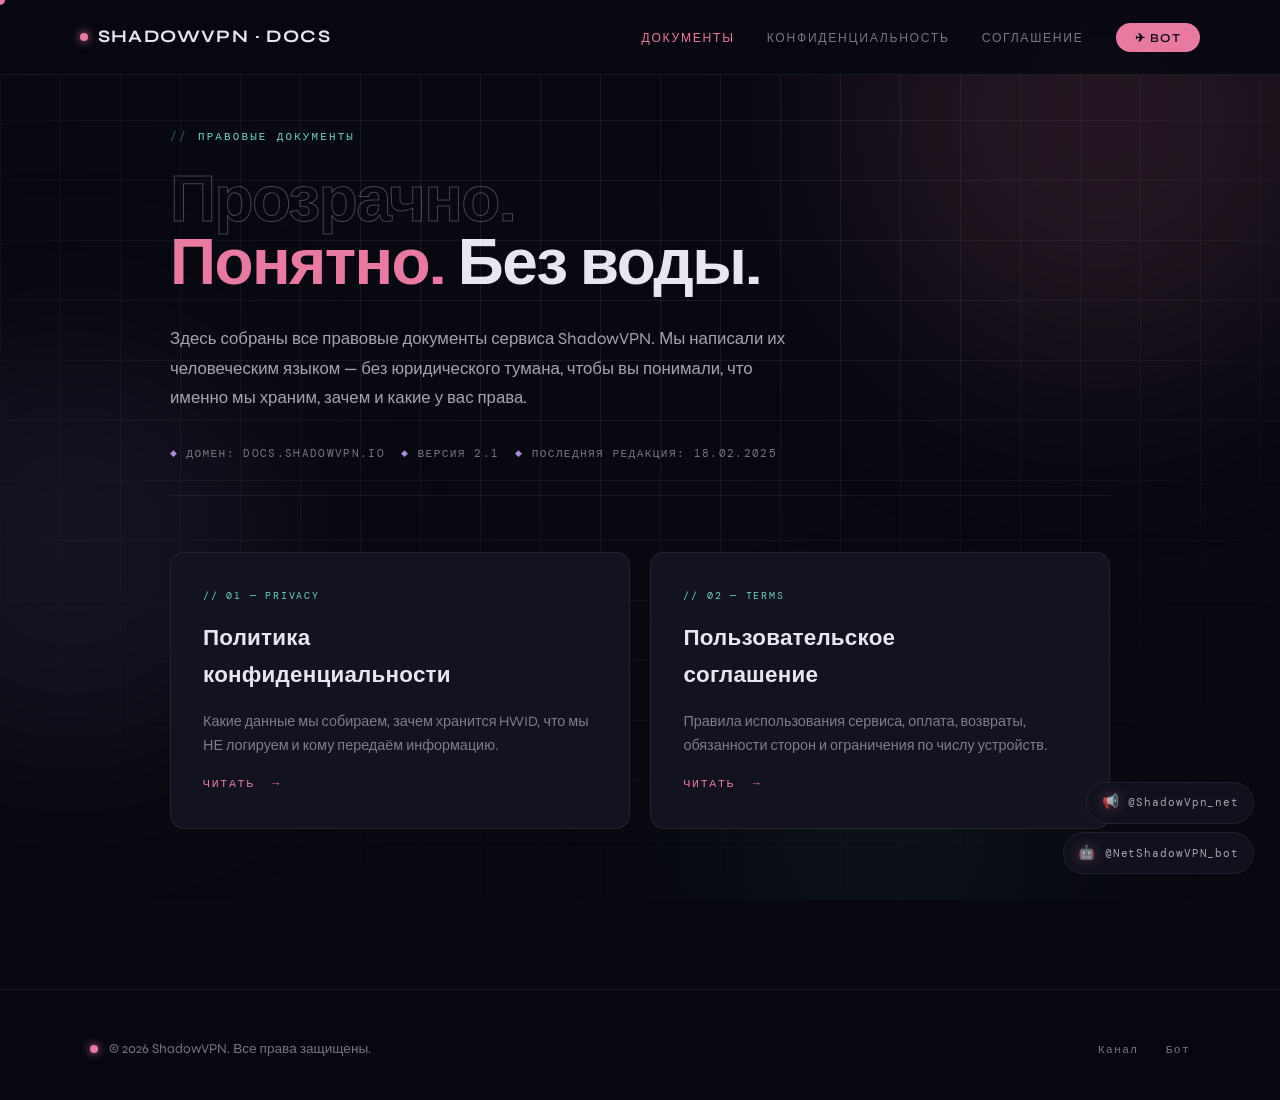
==== index.html @ e0f8c72f "Add files via upload" ====
<!DOCTYPE html>
<html lang="ru">
<head>
<meta charset="UTF-8">
<meta name="viewport" content="width=device-width, initial-scale=1.0">
<title>ShadowVPN — Документы</title>
<meta name="description" content="Правовые документы сервиса ShadowVPN: политика конфиденциальности и пользовательское соглашение.">
<link rel="preconnect" href="https://fonts.googleapis.com">
<link rel="preconnect" href="https://fonts.gstatic.com" crossorigin>
<link href="https://fonts.googleapis.com/css2?family=Syne:wght@300;400;500;600;700&family=DM+Mono:wght@300;400;500&display=swap" rel="stylesheet">
<link rel="stylesheet" href="style.css">
</head>
<body>

<div id="cursor"></div>

<div class="bg-wrap">
  <div class="grid-bg"></div>
  <div class="blob b1"></div>
  <div class="blob b2"></div>
  <div class="blob b3"></div>
</div>

<nav>
  <a href="index.html" class="logo"><span class="logo-dot"></span>ShadowVPN · Docs</a>
  <ul class="nav-links">
    <li><a href="index.html" class="active">Документы</a></li>
    <li><a href="privacy.html">Конфиденциальность</a></li>
    <li><a href="terms.html">Соглашение</a></li>
    <li><a href="https://t.me/NetShadowVPN_bot" class="nav-tg" target="_blank" rel="noopener">✈ Bot</a></li>
  </ul>
</nav>

<main class="page">

  <div class="crumb reveal">Правовые документы</div>

  <h1 class="reveal">
    <span class="outline">Прозрачно.</span><br>
    <em>Понятно.</em> Без воды.
  </h1>

  <p class="lead reveal">
    Здесь собраны все правовые документы сервиса ShadowVPN. Мы написали их человеческим языком — без юридического тумана, чтобы вы понимали, что именно мы храним, зачем и какие у вас права.
  </p>

  <div class="meta-row reveal">
    <span>Домен: docs.shadowvpn.io</span>
    <span>Версия 2.1</span>
    <span>Последняя редакция: 18.02.2025</span>
  </div>

  <div class="cards">
    <a class="card-link reveal" href="privacy.html">
      <div class="tag">// 01 — Privacy</div>
      <h3>Политика<br>конфиденциальности</h3>
      <p>Какие данные мы собираем, зачем хранится HWID, что мы НЕ логируем и кому передаём информацию.</p>
      <span class="arrow">Читать &nbsp;→</span>
    </a>

    <a class="card-link reveal" href="terms.html">
      <div class="tag">// 02 — Terms</div>
      <h3>Пользовательское<br>соглашение</h3>
      <p>Правила использования сервиса, оплата, возвраты, обязанности сторон и ограничения по числу устройств.</p>
      <span class="arrow">Читать &nbsp;→</span>
    </a>
  </div>

</main>

<div class="tg-corner">
  <a href="https://t.me/ShadowVpn_net" target="_blank" rel="noopener"><span class="ico">📢</span> @ShadowVpn_net</a>
  <a href="https://t.me/NetShadowVPN_bot" target="_blank" rel="noopener"><span class="ico">🤖</span> @NetShadowVPN_bot</a>
</div>

<footer>
  <div class="footer-inner">
    <div class="left">
      <span class="logo-dot"></span>
      <span>© <span data-year>2025</span> ShadowVPN. Все права защищены.</span>
    </div>
    <div class="right">
      <a href="https://t.me/ShadowVpn_net" target="_blank" rel="noopener">Канал</a>
      <a href="https://t.me/NetShadowVPN_bot" target="_blank" rel="noopener">Бот</a>
    </div>
  </div>
</footer>

<script src="script.js"></script>
</body>
</html>
---- style.css ----
/* ShadowVPN docs — shared stylesheet */
*, *::before, *::after { margin: 0; padding: 0; box-sizing: border-box; }

:root {
  --black:   #080810;
  --surface: #0f0f1a;
  --card:    #13131f;
  --pink:    #e879a0;
  --pink-d:  #c45c80;
  --violet:  #a78bda;
  --mint:    #6fd4be;
  --text:    #e8e6f0;
  --muted:   rgba(232,230,240,.5);
  --muted-2: rgba(232,230,240,.7);
  --border:  rgba(232,230,240,.08);
  --border-2:rgba(232,230,240,.14);
}

html { scroll-behavior: smooth; }
body {
  font-family: 'Syne', sans-serif;
  background: var(--black);
  color: var(--text);
  overflow-x: hidden;
  min-height: 100vh;
  cursor: none;
  line-height: 1.65;
}

/* Custom cursor */
#cursor {
  width: 10px; height: 10px;
  background: var(--pink); border-radius: 50%;
  position: fixed; pointer-events: none; z-index: 9999;
  transform: translate(-50%, -50%);
  transition: width .2s, height .2s, background .2s;
  mix-blend-mode: screen;
}
#cursor.big { width: 36px; height: 36px; background: var(--violet); }

/* Ambient background */
.bg-wrap { position: fixed; inset: 0; pointer-events: none; z-index: 0; overflow: hidden; }
.grid-bg {
  position: absolute; inset: 0;
  background-image:
    linear-gradient(var(--border) 1px, transparent 1px),
    linear-gradient(90deg, var(--border) 1px, transparent 1px);
  background-size: 60px 60px;
  mask-image: radial-gradient(ellipse 70% 90% at 50% 20%, black 30%, transparent 100%);
}
.blob { position: absolute; border-radius: 50%; filter: blur(110px); }
.b1 { width: 480px; height: 480px; background: rgba(232,121,160,.13); top: -120px; right: -60px; }
.b2 { width: 380px; height: 380px; background: rgba(167,139,218,.1);  top: 40%; left: -120px; }
.b3 { width: 280px; height: 280px; background: rgba(111,212,190,.08); bottom: -80px; right: 20%; }

/* NAV */
nav {
  position: fixed; top: 0; left: 0; right: 0; z-index: 100;
  display: flex; justify-content: space-between; align-items: center;
  padding: 1.4rem 5rem;
  background: rgba(8,8,16,.85);
  backdrop-filter: blur(20px);
  border-bottom: 1px solid var(--border);
}
.logo {
  font-size: 1.1rem; font-weight: 700;
  letter-spacing: .08em; text-transform: uppercase;
  color: var(--text); text-decoration: none;
  display: flex; align-items: center; gap: .6rem;
}
.logo-dot {
  width: 8px; height: 8px; border-radius: 50%;
  background: var(--pink); box-shadow: 0 0 10px var(--pink);
  animation: pulse 2s infinite; flex-shrink: 0;
}
@keyframes pulse {
  0%, 100% { box-shadow: 0 0 6px var(--pink); }
  50% { box-shadow: 0 0 18px var(--pink), 0 0 32px rgba(232,121,160,.3); }
}
.nav-links { display: flex; gap: 2rem; list-style: none; align-items: center; }
.nav-links a {
  font-size: .76rem; letter-spacing: .14em; text-transform: uppercase;
  color: var(--muted); text-decoration: none; transition: color .2s;
}
.nav-links a:hover, .nav-links a.active { color: var(--text); }
.nav-links a.active { color: var(--pink); }
.nav-tg {
  background: var(--pink) !important; color: var(--black) !important;
  padding: .48rem 1.2rem; border-radius: 40px;
  font-weight: 600 !important; letter-spacing: .1em !important;
}

/* TG floating corner widget */
.tg-corner {
  position: fixed; right: 1.6rem; bottom: 1.6rem; z-index: 90;
  display: flex; flex-direction: column; gap: .55rem;
  align-items: flex-end;
}
.tg-corner a {
  display: inline-flex; align-items: center; gap: .55rem;
  font-family: 'DM Mono', monospace;
  font-size: .7rem; letter-spacing: .08em;
  padding: .55rem .9rem;
  background: rgba(19,19,31,.88);
  backdrop-filter: blur(10px);
  border: 1px solid var(--border);
  border-radius: 40px;
  color: var(--muted-2); text-decoration: none;
  transition: .25s;
}
.tg-corner a:hover { color: var(--text); border-color: var(--pink); transform: translateX(-3px); }
.tg-corner a .ico {
  font-size: .85rem; filter: drop-shadow(0 0 6px rgba(232,121,160,.5));
}

/* HERO */
.page {
  position: relative; z-index: 1;
  padding: 8rem 5rem 6rem;
  max-width: 1100px; margin: 0 auto;
}
.crumb {
  font-family: 'DM Mono', monospace;
  font-size: .68rem; letter-spacing: .2em; text-transform: uppercase;
  color: var(--mint); margin-bottom: 1.5rem;
  display: flex; align-items: center; gap: .6rem;
}
.crumb::before { content: '//'; opacity: .45; }
.crumb a { color: var(--mint); text-decoration: none; opacity: .7; transition: opacity .2s; }
.crumb a:hover { opacity: 1; }
.crumb-sep { opacity: .3; }

h1 {
  font-size: clamp(2.4rem, 5vw, 4.4rem);
  font-weight: 700; line-height: .98;
  letter-spacing: -.025em;
  margin-bottom: 1.8rem;
}
h1 em { font-style: normal; color: var(--pink); }
h1 .outline { -webkit-text-stroke: 1px rgba(232,230,240,.28); color: transparent; }

.lead {
  font-size: 1.05rem; line-height: 1.75;
  color: var(--muted-2); max-width: 640px;
  font-weight: 300;
  margin-bottom: 2rem;
}
.meta-row {
  display: flex; flex-wrap: wrap; gap: 1rem;
  font-family: 'DM Mono', monospace;
  font-size: .7rem; letter-spacing: .12em; text-transform: uppercase;
  color: var(--muted); margin-bottom: 3.5rem;
  padding-bottom: 2rem; border-bottom: 1px solid var(--border);
}
.meta-row span { display: inline-flex; gap: .5rem; align-items: center; }
.meta-row span::before { content: '◆'; color: var(--violet); font-size: .55rem; }

/* CONTENT BLOCKS */
.doc { display: flex; flex-direction: column; gap: 2.6rem; }

.doc-section {
  background: rgba(15,15,26,.55);
  border: 1px solid var(--border);
  border-radius: 14px;
  padding: 2.4rem 2.2rem;
  position: relative;
  transition: border-color .3s;
}
.doc-section:hover { border-color: var(--border-2); }
.doc-section::before {
  content: ''; position: absolute; left: 0; top: 2.4rem;
  width: 3px; height: 28px;
  background: var(--pink); border-radius: 0 3px 3px 0;
  box-shadow: 0 0 10px rgba(232,121,160,.5);
}

.doc-num {
  font-family: 'DM Mono', monospace;
  font-size: .65rem; letter-spacing: .2em; text-transform: uppercase;
  color: var(--mint); margin-bottom: .7rem;
}
h2 {
  font-size: clamp(1.35rem, 2.2vw, 1.7rem);
  font-weight: 600; line-height: 1.2;
  letter-spacing: -.015em;
  margin-bottom: 1.3rem;
  color: var(--text);
}
h3 {
  font-size: 1rem; font-weight: 600;
  color: var(--violet);
  margin: 1.6rem 0 .7rem;
  letter-spacing: .01em;
}

.doc-section p { color: var(--muted-2); margin-bottom: .85rem; font-weight: 300; }
.doc-section p:last-child { margin-bottom: 0; }
.doc-section strong { color: var(--text); font-weight: 500; }

ul.doc-list { list-style: none; padding: 0; margin: .5rem 0 1rem; }
ul.doc-list li {
  position: relative; padding-left: 1.5rem;
  margin-bottom: .6rem; color: var(--muted-2); font-weight: 300;
}
ul.doc-list li::before {
  content: '→'; position: absolute; left: 0; top: 0;
  color: var(--pink); font-family: 'DM Mono', monospace;
  font-size: .85rem;
}

/* highlight callout for HWID etc */
.callout {
  margin: 1.2rem 0;
  padding: 1.1rem 1.3rem;
  border-left: 2px solid var(--violet);
  background: rgba(167,139,218,.06);
  border-radius: 0 8px 8px 0;
  font-size: .92rem;
  color: var(--muted-2);
}
.callout-tag {
  display: inline-block;
  font-family: 'DM Mono', monospace;
  font-size: .6rem; letter-spacing: .15em; text-transform: uppercase;
  color: var(--violet); margin-bottom: .4rem;
}

/* INDEX cards */
.cards {
  display: grid;
  grid-template-columns: repeat(2, 1fr);
  gap: 1.3rem;
  margin-top: 1rem;
}
.card-link {
  background: var(--card);
  border: 1px solid var(--border);
  border-radius: 14px;
  padding: 2.2rem 2rem;
  text-decoration: none;
  color: var(--text);
  position: relative; overflow: hidden;
  transition: .3s;
  display: flex; flex-direction: column; gap: 1rem;
  min-height: 240px;
}
.card-link:hover {
  border-color: var(--pink);
  transform: translateY(-4px);
  background: linear-gradient(160deg, rgba(232,121,160,.07), var(--card) 55%);
}
.card-link .tag {
  font-family: 'DM Mono', monospace;
  font-size: .62rem; letter-spacing: .18em; text-transform: uppercase;
  color: var(--mint);
}
.card-link h3 {
  font-size: 1.4rem; color: var(--text); margin: 0;
  font-weight: 600;
}
.card-link p { color: var(--muted); font-size: .9rem; font-weight: 300; }
.card-link .arrow {
  margin-top: auto;
  font-family: 'DM Mono', monospace;
  font-size: .72rem; letter-spacing: .15em; text-transform: uppercase;
  color: var(--pink);
  display: inline-flex; align-items: center; gap: .6rem;
}
.card-link:hover .arrow { gap: 1rem; }

/* FOOTER */
footer {
  position: relative; z-index: 1;
  padding: 3rem 5rem 2.5rem;
  border-top: 1px solid var(--border);
  background: rgba(8,8,16,.6);
  margin-top: 4rem;
}
.footer-inner {
  max-width: 1100px; margin: 0 auto;
  display: flex; justify-content: space-between;
  align-items: center; flex-wrap: wrap; gap: 1.5rem;
}
.footer-inner .left { display: flex; align-items: center; gap: .7rem; }
.footer-inner .left span:not(.logo-dot) {
  font-size: .85rem; color: var(--muted); font-weight: 300;
}
.footer-inner .right {
  font-family: 'DM Mono', monospace;
  font-size: .7rem; letter-spacing: .12em;
  color: var(--muted);
}
.footer-inner .right a {
  color: var(--muted); text-decoration: none; margin-left: 1.2rem;
  transition: color .2s;
}
.footer-inner .right a:hover { color: var(--pink); }

/* fade-up reveal */
.reveal { opacity: 0; transform: translateY(18px); transition: opacity .55s ease, transform .55s ease; }
.reveal.in { opacity: 1; transform: translateY(0); }

/* Responsive */
@media (max-width: 800px) {
  body { cursor: auto; }
  #cursor { display: none; }
  nav { padding: 1rem 1.4rem; }
  .nav-links { gap: 1rem; }
  .nav-links a:not(.nav-tg) { display: none; }
  .page { padding: 6.5rem 1.4rem 3rem; }
  .doc-section { padding: 1.7rem 1.4rem; }
  footer { padding: 2rem 1.4rem; }
  .cards { grid-template-columns: 1fr; }
  .tg-corner { right: 1rem; bottom: 1rem; }
  .tg-corner a { font-size: .65rem; padding: .45rem .75rem; }
}
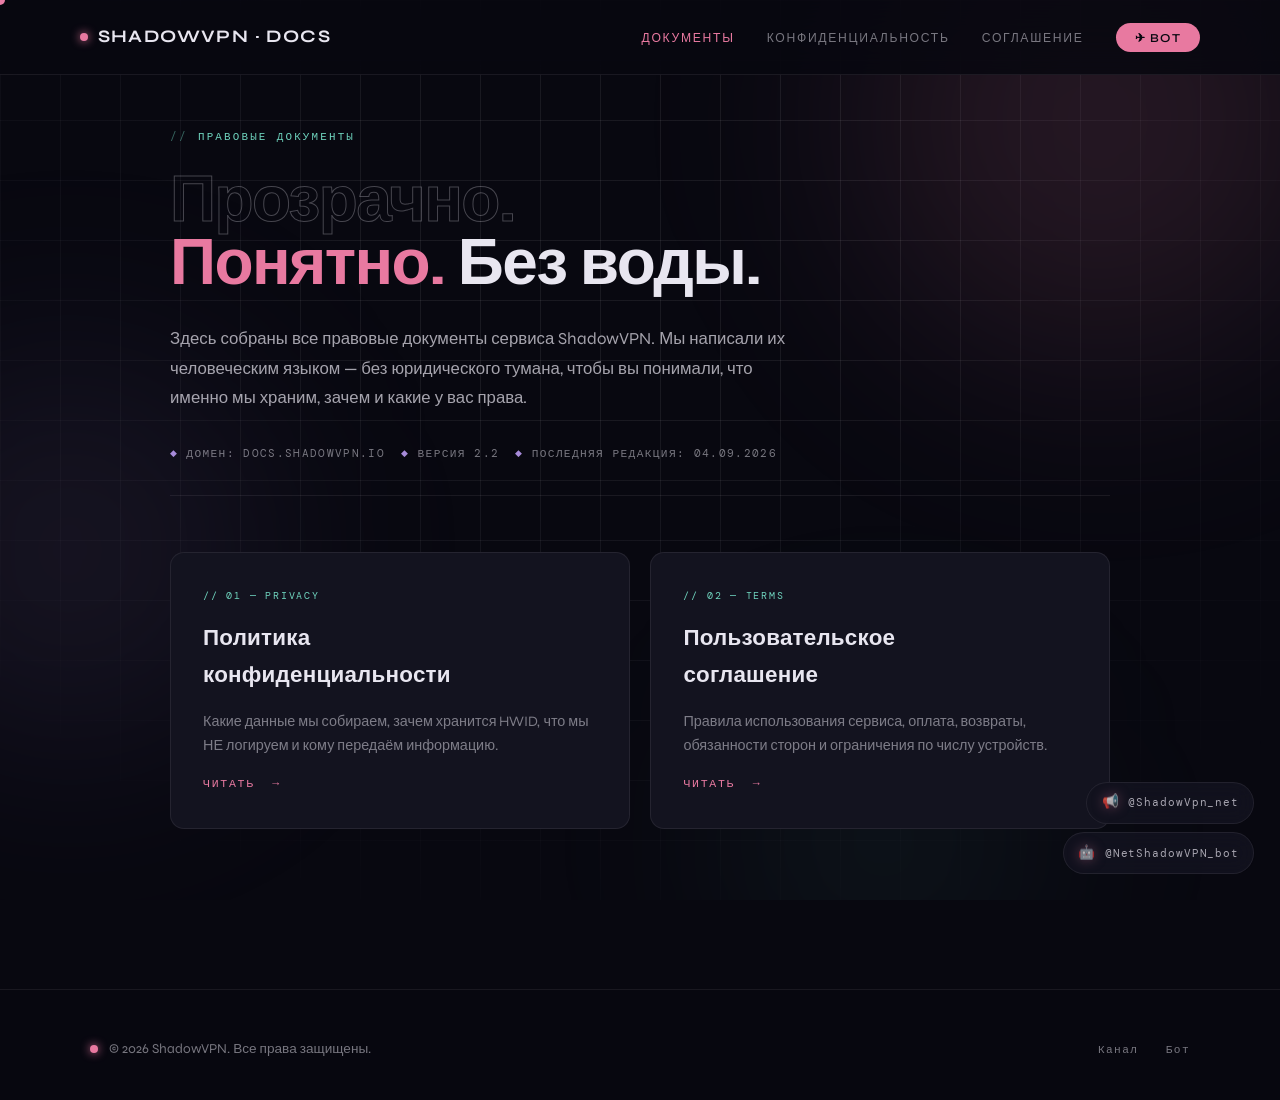
==== commit 0a93c294: "Add files via upload" ====
--- a/index.html
+++ b/index.html
@@ -46,8 +46,8 @@
 
   <div class="meta-row reveal">
     <span>Домен: docs.shadowvpn.io</span>
-    <span>Версия 2.1</span>
-    <span>Последняя редакция: 18.02.2025</span>
+    <span>Версия 2.2</span>
+    <span>Последняя редакция: 04.09.2026</span>
   </div>
 
   <div class="cards">
--- a/style.css
+++ b/style.css
@@ -67,6 +67,7 @@
   letter-spacing: .08em; text-transform: uppercase;
   color: var(--text); text-decoration: none;
   display: flex; align-items: center; gap: .6rem;
+  white-space: nowrap;
 }
 .logo-dot {
   width: 8px; height: 8px; border-radius: 50%;
@@ -135,6 +136,9 @@
   font-weight: 700; line-height: .98;
   letter-spacing: -.025em;
   margin-bottom: 1.8rem;
+  overflow-wrap: break-word;
+  word-wrap: break-word;
+  hyphens: auto;
 }
 h1 em { font-style: normal; color: var(--pink); }
 h1 .outline { -webkit-text-stroke: 1px rgba(232,230,240,.28); color: transparent; }
@@ -300,17 +304,161 @@
 .reveal { opacity: 0; transform: translateY(18px); transition: opacity .55s ease, transform .55s ease; }
 .reveal.in { opacity: 1; transform: translateY(0); }
 
-/* Responsive */
-@media (max-width: 800px) {
+/* ====== RESPONSIVE ====== */
+
+/* Tablet */
+@media (max-width: 1024px) {
+  nav { padding: 1.1rem 2rem; }
+  .page { padding: 7rem 2rem 4rem; }
+  footer { padding: 2.5rem 2rem 2rem; }
+}
+
+/* Mobile */
+@media (max-width: 720px) {
+  /* Disable cursor & hover effects */
   body { cursor: auto; }
-  #cursor { display: none; }
-  nav { padding: 1rem 1.4rem; }
-  .nav-links { gap: 1rem; }
+  #cursor { display: none !important; }
+
+  /* NAV: compact, hide secondary links, keep logo + TG button */
+  nav {
+    padding: .9rem 1.1rem;
+  }
+  .logo { font-size: .95rem; gap: .5rem; }
+  .nav-links { gap: .6rem; }
   .nav-links a:not(.nav-tg) { display: none; }
-  .page { padding: 6.5rem 1.4rem 3rem; }
-  .doc-section { padding: 1.7rem 1.4rem; }
-  footer { padding: 2rem 1.4rem; }
-  .cards { grid-template-columns: 1fr; }
-  .tg-corner { right: 1rem; bottom: 1rem; }
-  .tg-corner a { font-size: .65rem; padding: .45rem .75rem; }
-}
+  .nav-tg {
+    padding: .45rem 1rem !important;
+    font-size: .7rem !important;
+  }
+
+  /* PAGE: tighter padding, leave room at bottom for floating TG */
+  .page {
+    padding: 5.5rem 1.1rem 7rem;
+  }
+
+  /* Background: dimmer blobs on mobile so text stays readable */
+  .blob { filter: blur(80px); opacity: .7; }
+  .b1 { width: 280px; height: 280px; }
+  .b2 { width: 240px; height: 240px; }
+  .b3 { width: 200px; height: 200px; }
+  .grid-bg { background-size: 40px 40px; }
+
+  /* Typography: smaller h1, tighter line-height */
+  h1 {
+    font-size: clamp(1.6rem, 6.5vw, 2.2rem);
+    line-height: 1.08;
+    margin-bottom: 1.3rem;
+    letter-spacing: -.015em;
+  }
+  /* На мобиле br в h1 не нужны — пусть текст переносится сам */
+  h1 br { display: none; }
+  .crumb { font-size: .62rem; letter-spacing: .15em; margin-bottom: 1rem; }
+  .lead {
+    font-size: .95rem;
+    line-height: 1.65;
+    margin-bottom: 1.6rem;
+  }
+
+  /* Meta row: stack vertically on tiny screens, smaller font */
+  .meta-row {
+    gap: .5rem .9rem;
+    font-size: .6rem;
+    letter-spacing: .1em;
+    margin-bottom: 2.2rem;
+    padding-bottom: 1.4rem;
+  }
+
+  /* Doc sections: tighter padding, smaller side accent */
+  .doc { gap: 1.4rem; }
+  .doc-section {
+    padding: 1.5rem 1.2rem;
+    border-radius: 11px;
+  }
+  .doc-section::before {
+    top: 1.5rem;
+    height: 22px;
+    width: 2px;
+  }
+  .doc-num {
+    font-size: .58rem;
+    letter-spacing: .15em;
+    margin-bottom: .55rem;
+  }
+  h2 {
+    font-size: 1.25rem;
+    line-height: 1.25;
+    margin-bottom: 1rem;
+  }
+  h3 {
+    font-size: .92rem;
+    margin: 1.2rem 0 .55rem;
+  }
+  .doc-section p { font-size: .92rem; }
+
+  ul.doc-list li {
+    padding-left: 1.2rem;
+    font-size: .92rem;
+    margin-bottom: .5rem;
+  }
+  ul.doc-list li::before { font-size: .8rem; }
+
+  .callout {
+    padding: .9rem 1rem;
+    margin: 1rem 0;
+    font-size: .88rem;
+  }
+
+  /* Index cards: single column, smaller */
+  .cards { grid-template-columns: 1fr; gap: 1rem; }
+  .card-link {
+    min-height: auto;
+    padding: 1.6rem 1.4rem;
+  }
+  .card-link h3 { font-size: 1.15rem; line-height: 1.2; }
+  .card-link p { font-size: .85rem; }
+  .card-link .arrow { font-size: .68rem; }
+
+  /* Floating TG: keep only one compact button, bottom-right */
+  .tg-corner {
+    right: .7rem;
+    bottom: .7rem;
+    gap: .35rem;
+    flex-direction: row;
+  }
+  .tg-corner a {
+    font-size: .62rem;
+    padding: .42rem .7rem;
+    letter-spacing: .05em;
+  }
+  .tg-corner a .ico { font-size: .75rem; }
+  /* Hide the channel button, keep bot (the actionable one) */
+  .tg-corner a:first-child { display: none; }
+
+  /* FOOTER: stack & center */
+  footer { padding: 1.8rem 1.1rem 1.4rem; margin-top: 2rem; }
+  .footer-inner {
+    flex-direction: column;
+    align-items: flex-start;
+    gap: .9rem;
+  }
+  .footer-inner .left span:not(.logo-dot) { font-size: .78rem; }
+  .footer-inner .right {
+    font-size: .65rem;
+    display: flex;
+    flex-wrap: wrap;
+    gap: .3rem .9rem;
+  }
+  .footer-inner .right a { margin-left: 0; }
+}
+
+/* Tiny phones */
+@media (max-width: 380px) {
+  .page { padding: 5rem .9rem 6.5rem; }
+  h1 { font-size: 1.55rem; line-height: 1.1; }
+  .doc-section { padding: 1.3rem 1rem; }
+  h2 { font-size: 1.05rem; }
+  .lead { font-size: .88rem; }
+  .tg-corner a { font-size: .58rem; padding: .38rem .6rem; }
+  /* Сокращаем лого на мини-экранах */
+  .logo { font-size: .85rem; letter-spacing: .05em; }
+}
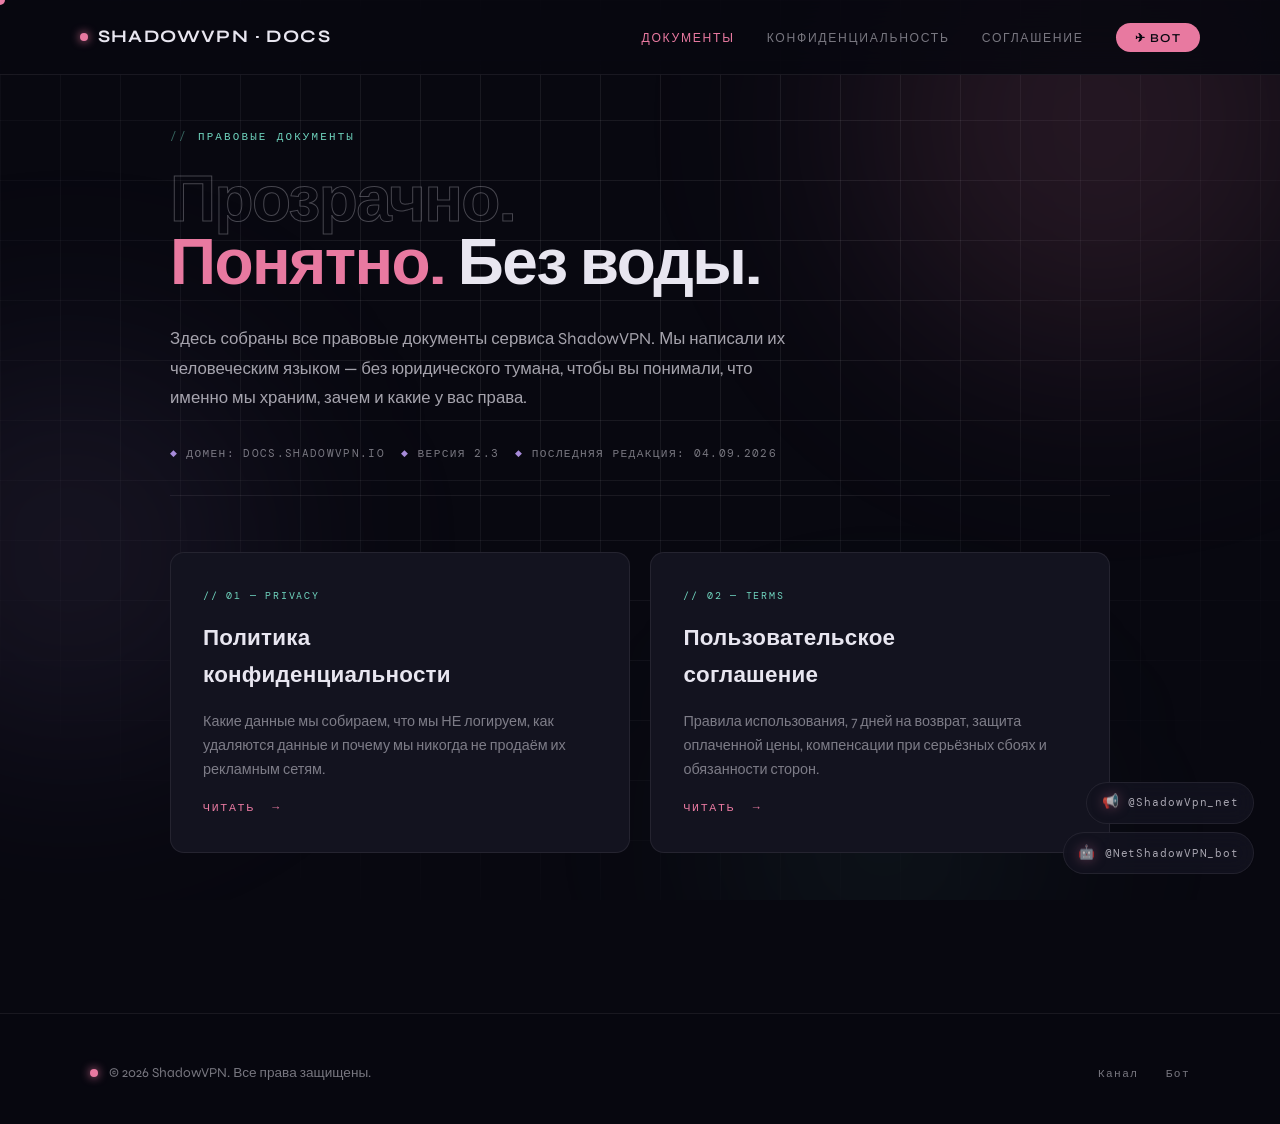
==== commit d0028e03: "Add files via upload" ====
--- a/index.html
+++ b/index.html
@@ -46,7 +46,7 @@
 
   <div class="meta-row reveal">
     <span>Домен: docs.shadowvpn.io</span>
-    <span>Версия 2.2</span>
+    <span>Версия 2.3</span>
     <span>Последняя редакция: 04.09.2026</span>
   </div>
 
@@ -54,14 +54,14 @@
     <a class="card-link reveal" href="privacy.html">
       <div class="tag">// 01 — Privacy</div>
       <h3>Политика<br>конфиденциальности</h3>
-      <p>Какие данные мы собираем, зачем хранится HWID, что мы НЕ логируем и кому передаём информацию.</p>
+      <p>Какие данные мы собираем, что мы НЕ логируем, как удаляются данные и почему мы никогда не продаём их рекламным сетям.</p>
       <span class="arrow">Читать &nbsp;→</span>
     </a>
 
     <a class="card-link reveal" href="terms.html">
       <div class="tag">// 02 — Terms</div>
       <h3>Пользовательское<br>соглашение</h3>
-      <p>Правила использования сервиса, оплата, возвраты, обязанности сторон и ограничения по числу устройств.</p>
+      <p>Правила использования, 7 дней на возврат, защита оплаченной цены, компенсации при серьёзных сбоях и обязанности сторон.</p>
       <span class="arrow">Читать &nbsp;→</span>
     </a>
   </div>
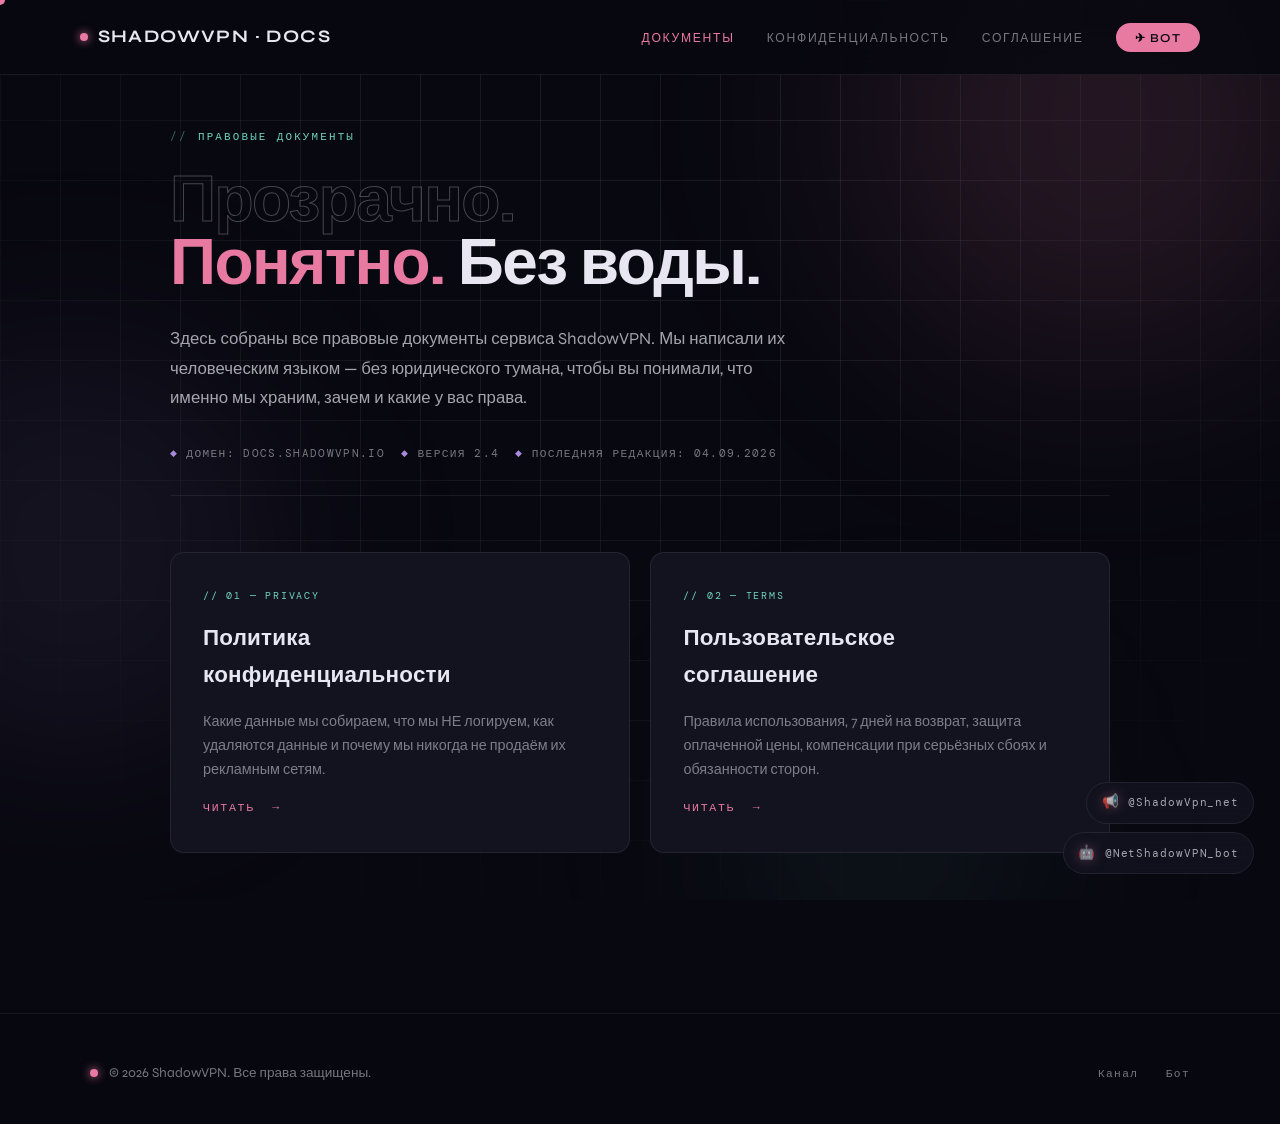
==== commit 06f01d0d: "Add files via upload" ====
--- a/index.html
+++ b/index.html
@@ -46,7 +46,7 @@
 
   <div class="meta-row reveal">
     <span>Домен: docs.shadowvpn.io</span>
-    <span>Версия 2.3</span>
+    <span>Версия 2.4</span>
     <span>Последняя редакция: 04.09.2026</span>
   </div>
 
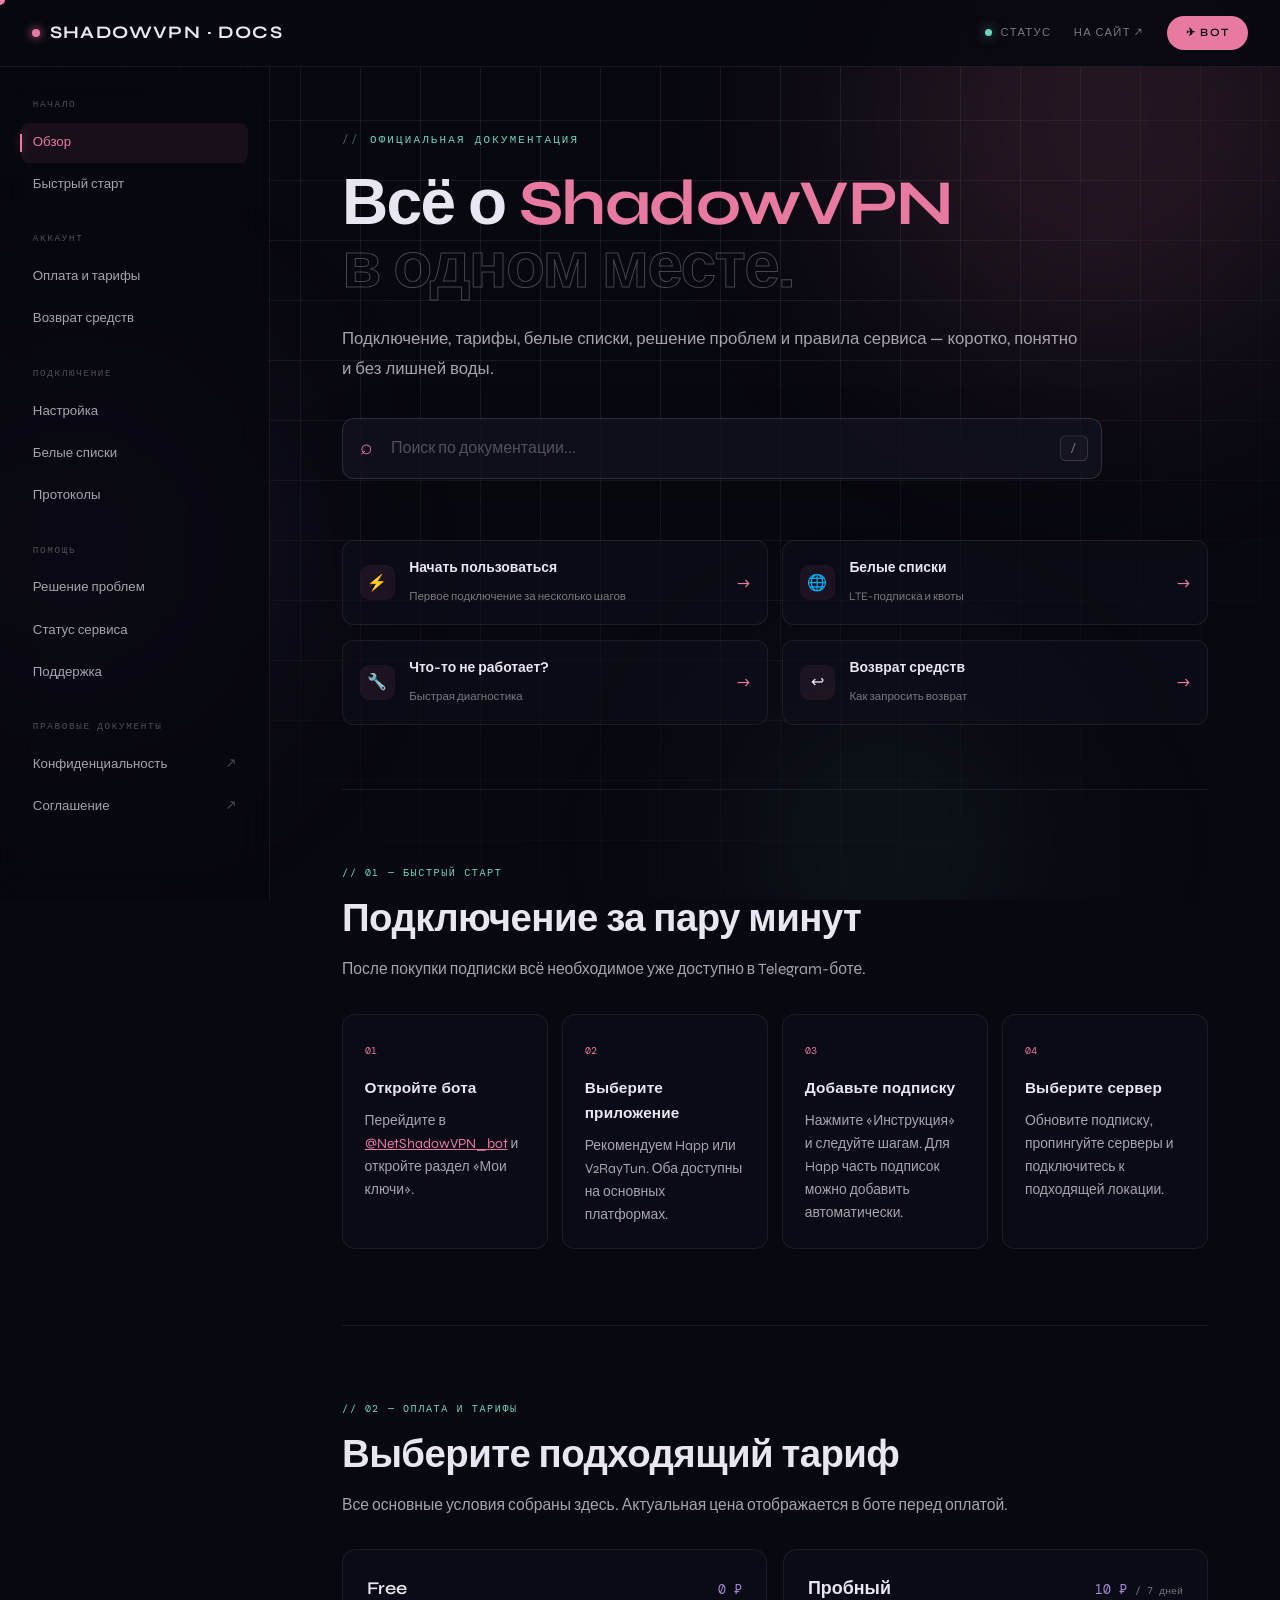
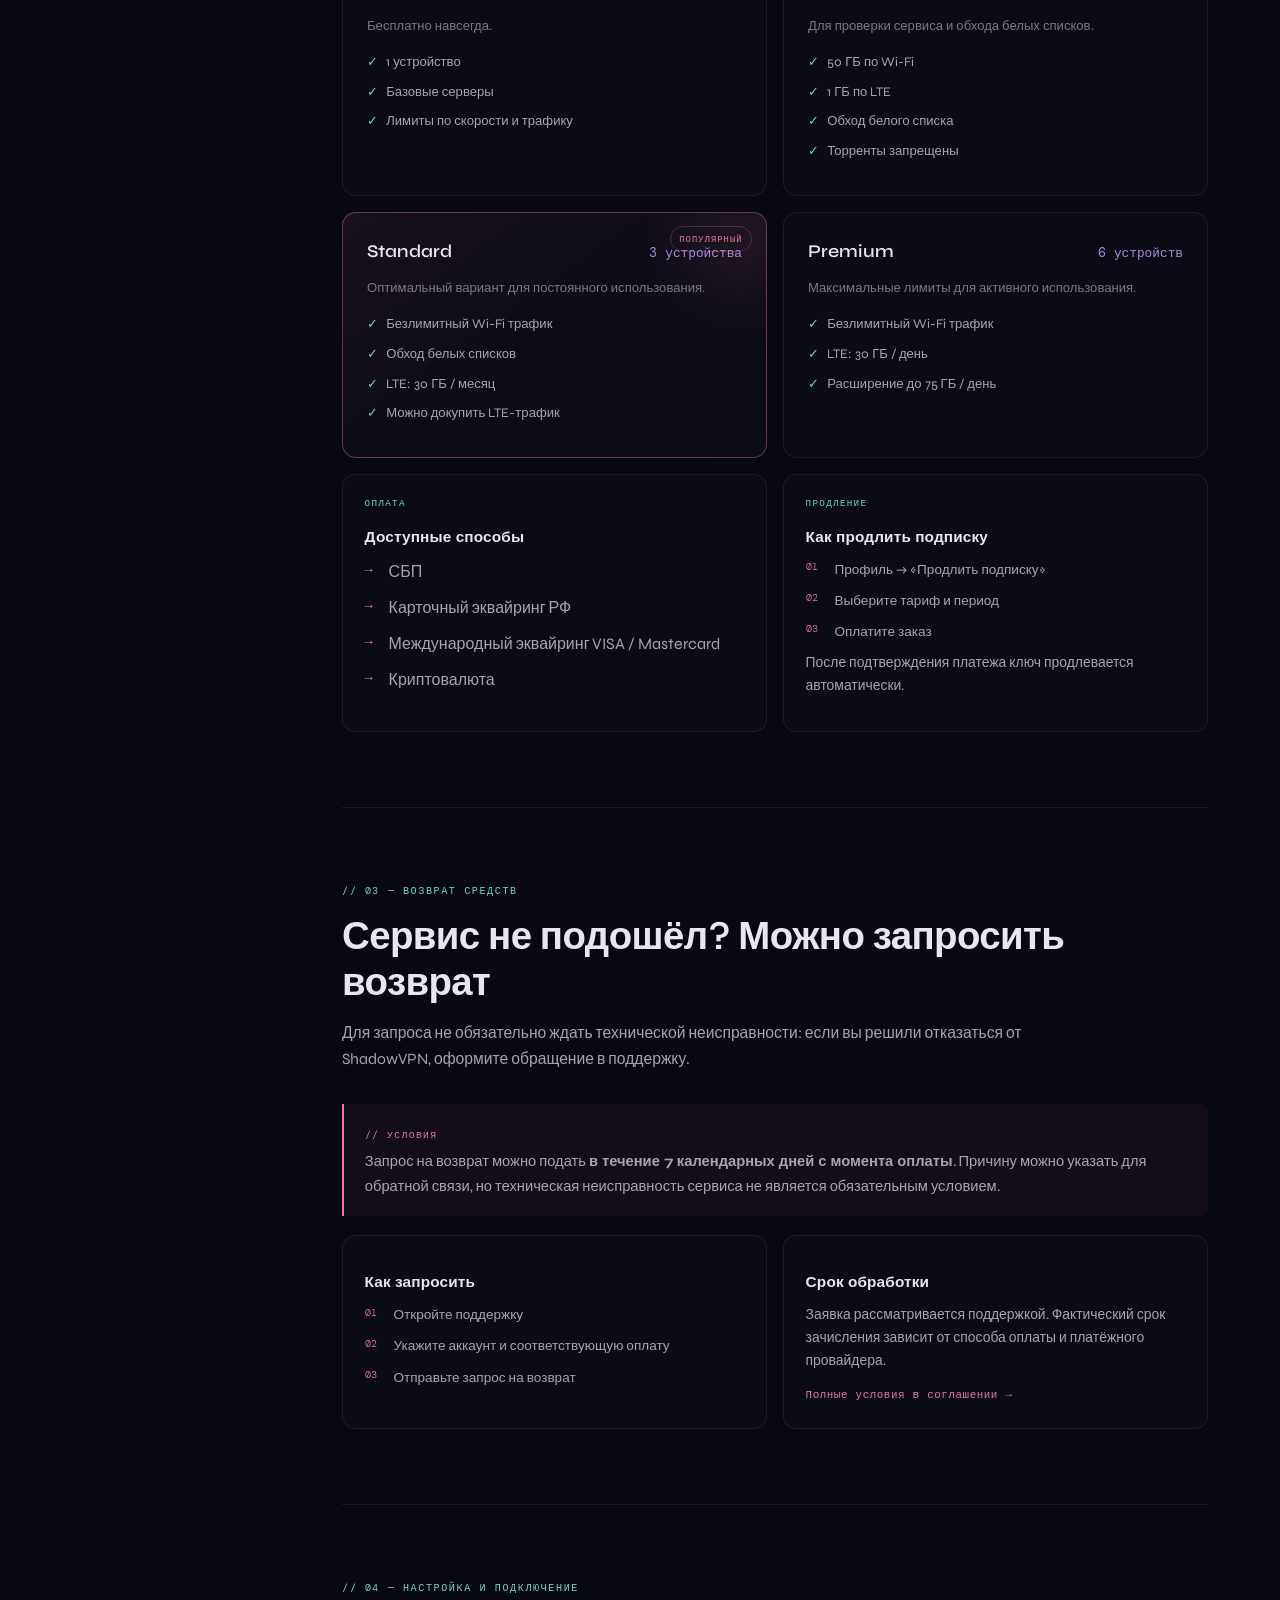
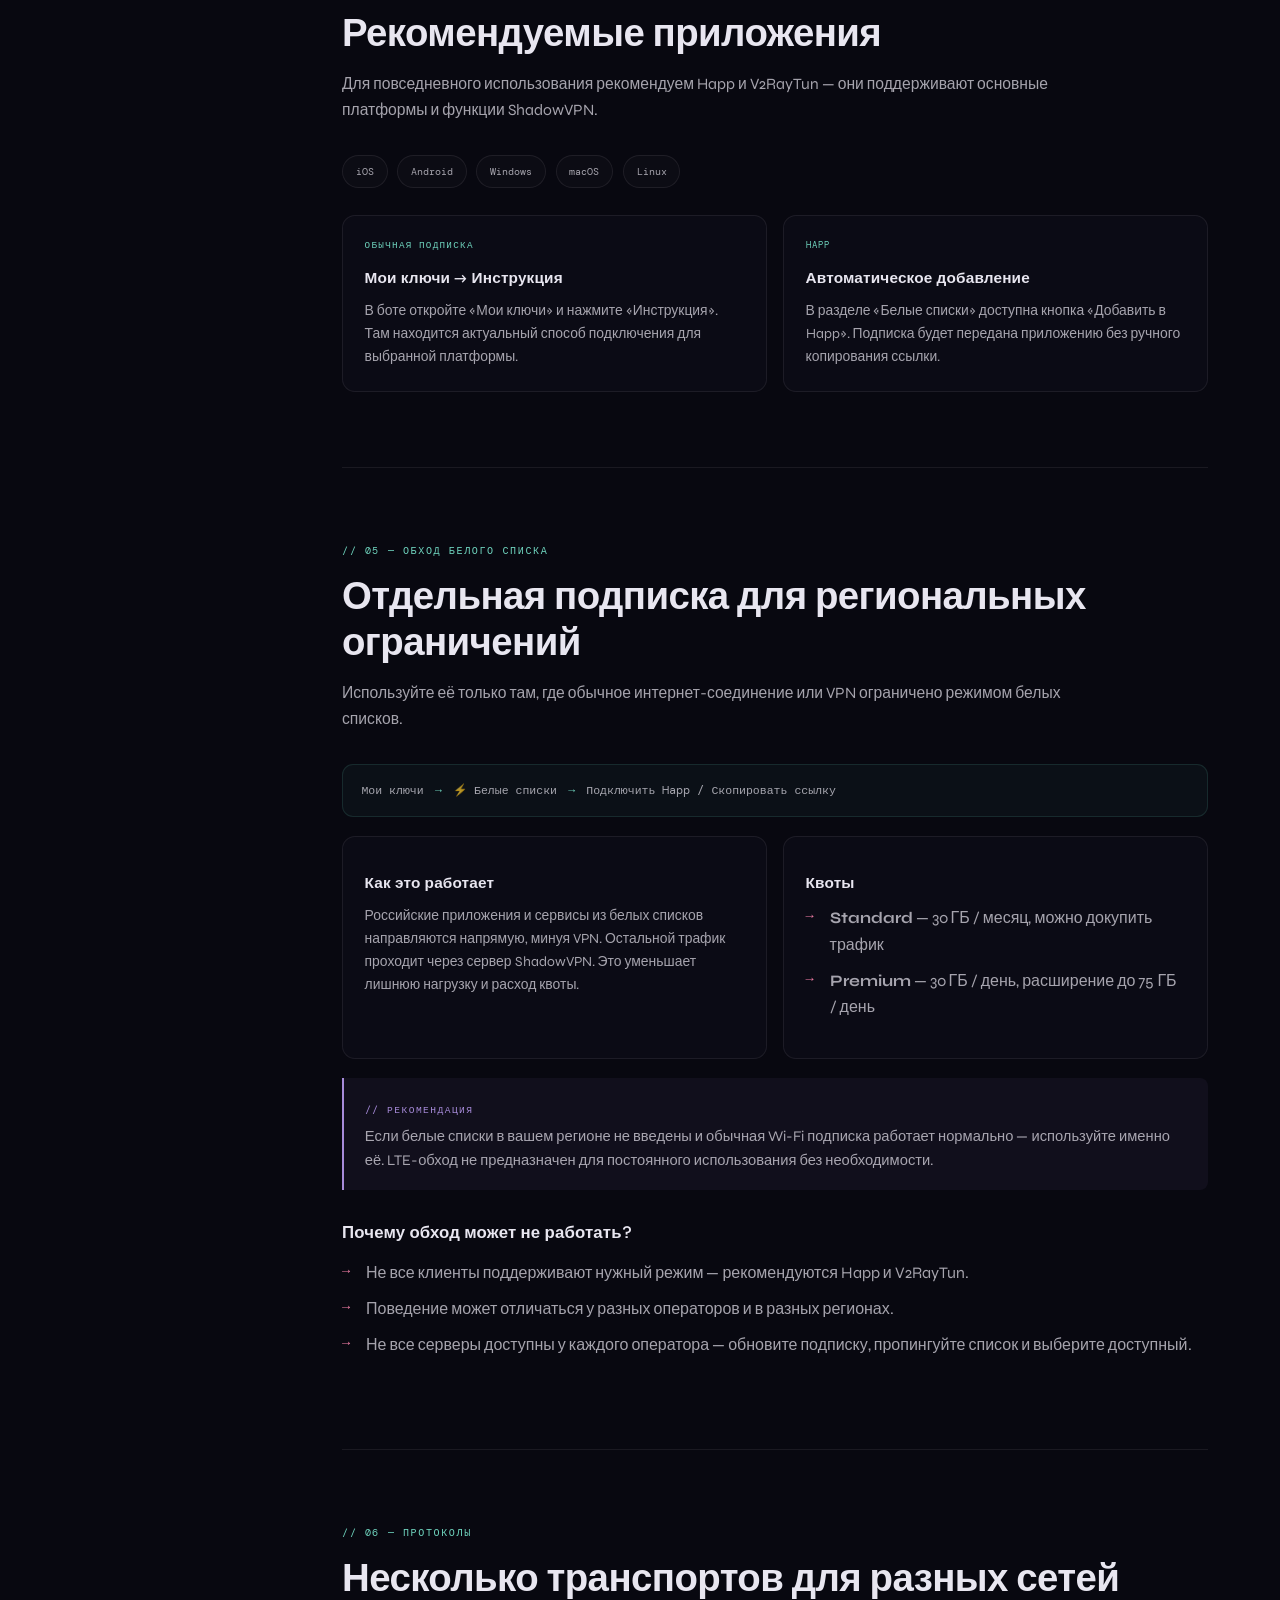
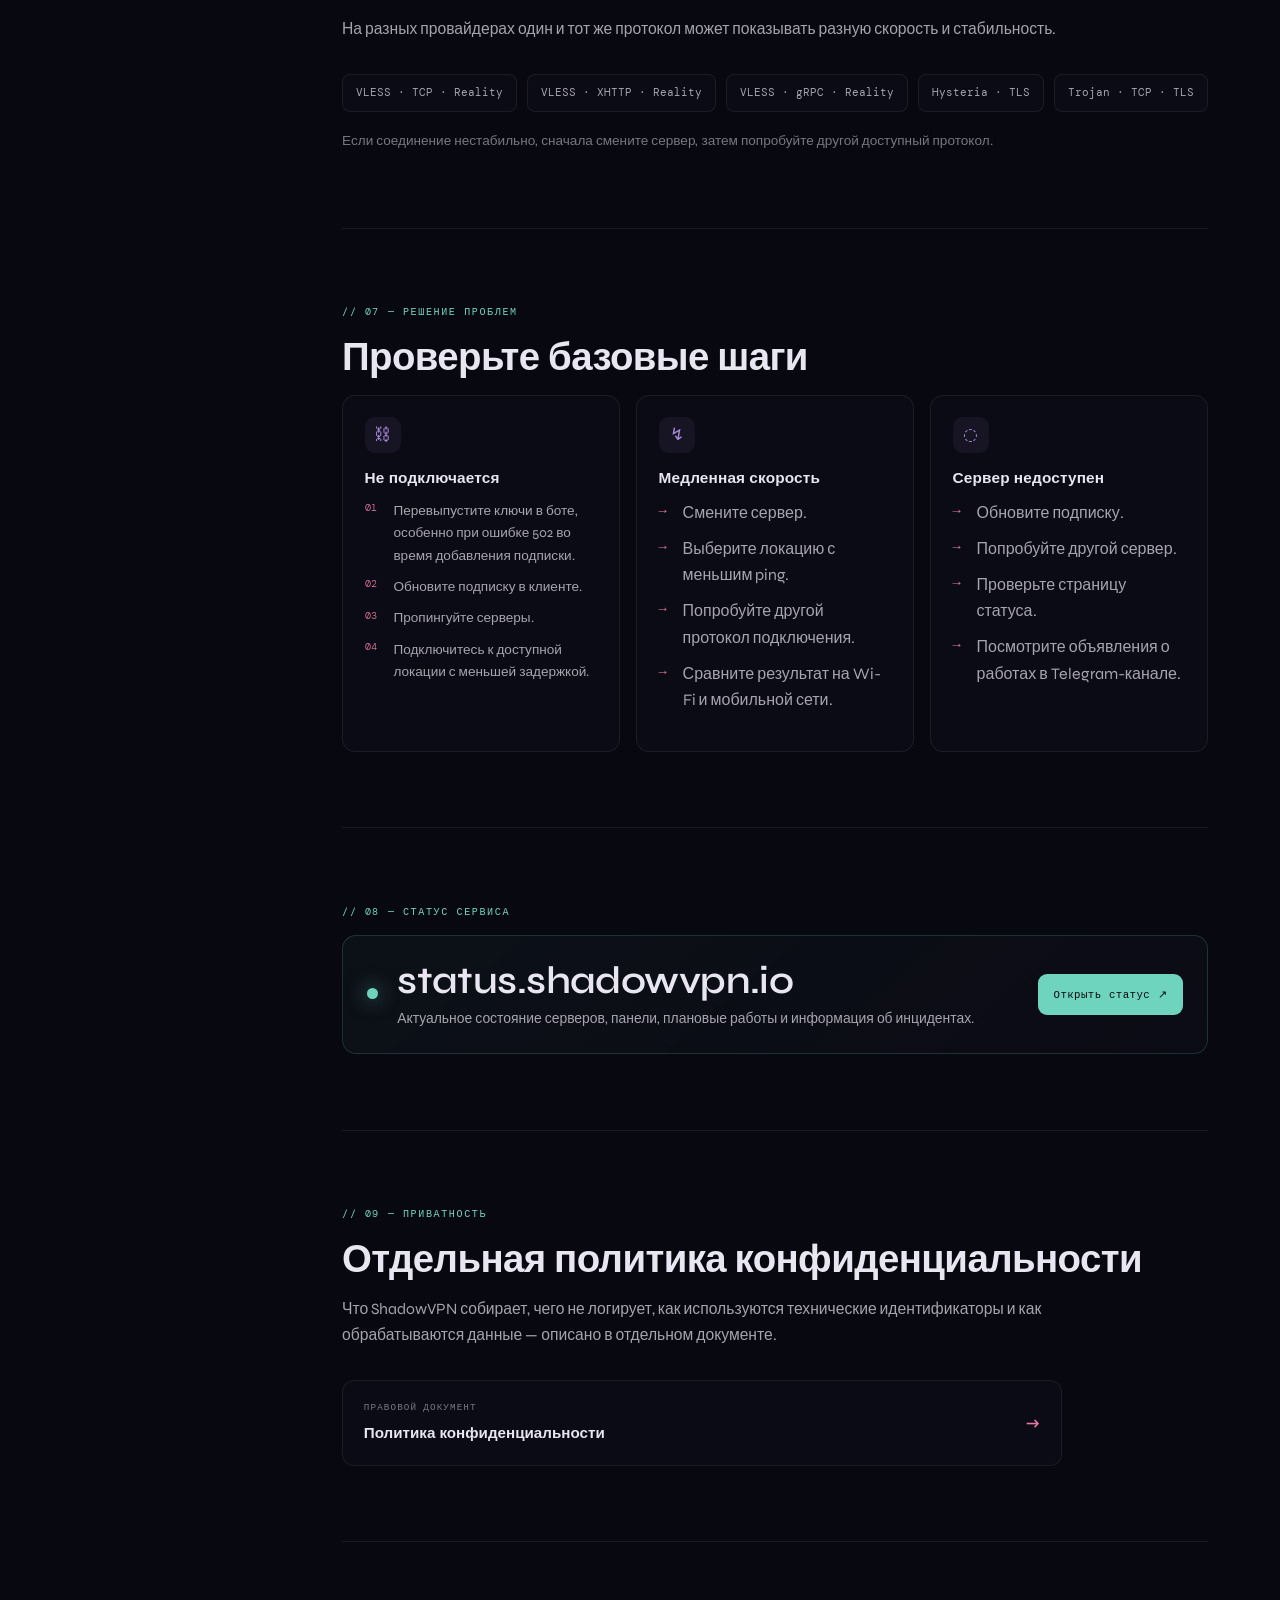
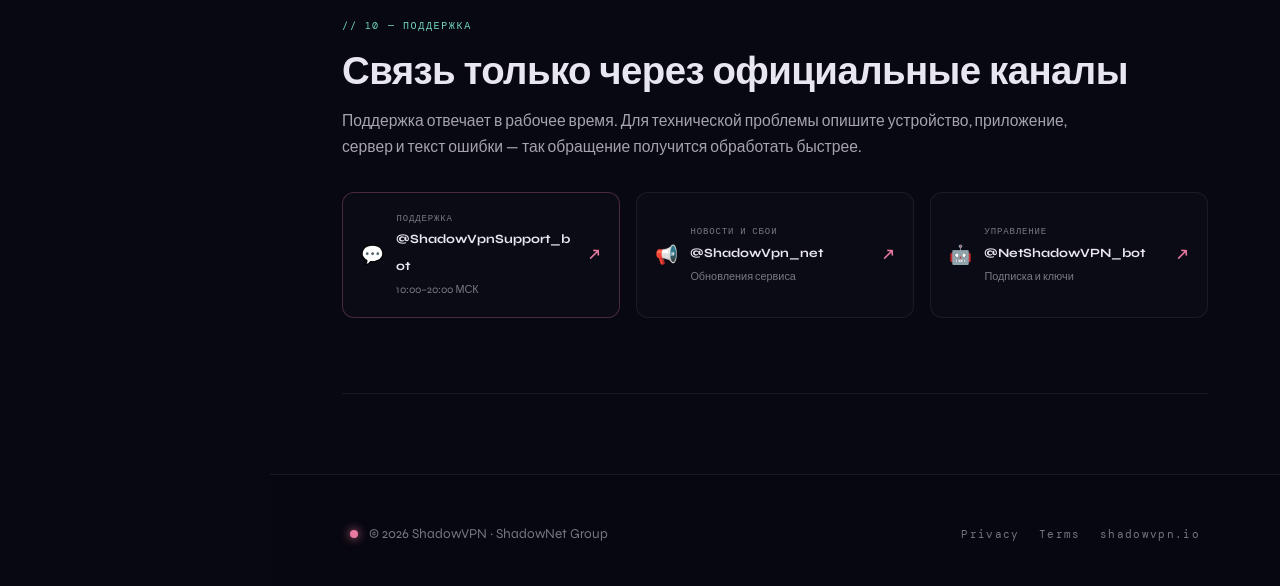
==== commit bf409d82: "Add files via upload" ====
--- a/index.html
+++ b/index.html
@@ -3,15 +3,15 @@
 <head>
 <meta charset="UTF-8">
 <meta name="viewport" content="width=device-width, initial-scale=1.0">
-<title>ShadowVPN — Документы</title>
-<meta name="description" content="Правовые документы сервиса ShadowVPN: политика конфиденциальности и пользовательское соглашение.">
+<title>ShadowVPN Docs — Документация</title>
+<meta name="description" content="Официальная документация ShadowVPN: тарифы, подключение, белые списки, решение проблем, приватность и поддержка.">
+<meta name="theme-color" content="#080810">
 <link rel="preconnect" href="https://fonts.googleapis.com">
 <link rel="preconnect" href="https://fonts.gstatic.com" crossorigin>
 <link href="https://fonts.googleapis.com/css2?family=Syne:wght@300;400;500;600;700&family=DM+Mono:wght@300;400;500&display=swap" rel="stylesheet">
 <link rel="stylesheet" href="style.css">
 </head>
-<body>
-
+<body class="docs-home">
 <div id="cursor"></div>
 
 <div class="bg-wrap">
@@ -21,68 +21,226 @@
   <div class="blob b3"></div>
 </div>
 
-<nav>
-  <a href="index.html" class="logo"><span class="logo-dot"></span>ShadowVPN · Docs</a>
-  <ul class="nav-links">
-    <li><a href="index.html" class="active">Документы</a></li>
-    <li><a href="privacy.html">Конфиденциальность</a></li>
-    <li><a href="terms.html">Соглашение</a></li>
-    <li><a href="https://t.me/NetShadowVPN_bot" class="nav-tg" target="_blank" rel="noopener">✈ Bot</a></li>
-  </ul>
+<nav class="docs-topbar">
+  <a href="/" class="logo"><span class="logo-dot"></span>ShadowVPN · Docs</a>
+  <div class="top-actions">
+    <a href="https://status.shadowvpn.io" target="_blank" rel="noopener" class="status-link"><span class="status-pulse"></span>Статус</a>
+    <a href="https://shadowvpn.io" target="_blank" rel="noopener">На сайт ↗</a>
+    <a href="https://t.me/NetShadowVPN_bot" class="nav-tg" target="_blank" rel="noopener">✈ Bot</a>
+  </div>
 </nav>
 
-<main class="page">
-
-  <div class="crumb reveal">Правовые документы</div>
-
-  <h1 class="reveal">
-    <span class="outline">Прозрачно.</span><br>
-    <em>Понятно.</em> Без воды.
-  </h1>
-
-  <p class="lead reveal">
-    Здесь собраны все правовые документы сервиса ShadowVPN. Мы написали их человеческим языком — без юридического тумана, чтобы вы понимали, что именно мы храним, зачем и какие у вас права.
-  </p>
-
-  <div class="meta-row reveal">
-    <span>Домен: docs.shadowvpn.io</span>
-    <span>Версия 2.4</span>
-    <span>Последняя редакция: 04.09.2026</span>
-  </div>
-
-  <div class="cards">
-    <a class="card-link reveal" href="privacy.html">
-      <div class="tag">// 01 — Privacy</div>
-      <h3>Политика<br>конфиденциальности</h3>
-      <p>Какие данные мы собираем, что мы НЕ логируем, как удаляются данные и почему мы никогда не продаём их рекламным сетям.</p>
-      <span class="arrow">Читать &nbsp;→</span>
-    </a>
-
-    <a class="card-link reveal" href="terms.html">
-      <div class="tag">// 02 — Terms</div>
-      <h3>Пользовательское<br>соглашение</h3>
-      <p>Правила использования, 7 дней на возврат, защита оплаченной цены, компенсации при серьёзных сбоях и обязанности сторон.</p>
-      <span class="arrow">Читать &nbsp;→</span>
-    </a>
-  </div>
-
+<button class="sidebar-toggle" type="button" aria-label="Открыть меню" aria-expanded="false">☰</button>
+<div class="sidebar-backdrop" aria-hidden="true"></div>
+
+<aside class="docs-sidebar" aria-label="Навигация по документации">
+  <div class="sidebar-scroll">
+    <div class="sidebar-group">
+      <div class="sidebar-label">Начало</div>
+      <a class="sidebar-link active" href="#start">Обзор</a>
+      <a class="sidebar-link" href="#quick-start">Быстрый старт</a>
+    </div>
+    <div class="sidebar-group">
+      <div class="sidebar-label">Аккаунт</div>
+      <a class="sidebar-link" href="#plans">Оплата и тарифы</a>
+      <a class="sidebar-link" href="#refunds">Возврат средств</a>
+    </div>
+    <div class="sidebar-group">
+      <div class="sidebar-label">Подключение</div>
+      <a class="sidebar-link" href="#setup">Настройка</a>
+      <a class="sidebar-link" href="#whitelist">Белые списки</a>
+      <a class="sidebar-link" href="#protocols">Протоколы</a>
+    </div>
+    <div class="sidebar-group">
+      <div class="sidebar-label">Помощь</div>
+      <a class="sidebar-link" href="#troubleshooting">Решение проблем</a>
+      <a class="sidebar-link" href="#status">Статус сервиса</a>
+      <a class="sidebar-link" href="#support">Поддержка</a>
+    </div>
+    <div class="sidebar-group">
+      <div class="sidebar-label">Правовые документы</div>
+      <a class="sidebar-link external" href="/privacy/">Конфиденциальность</a>
+      <a class="sidebar-link external" href="/terms/">Соглашение</a>
+    </div>
+  </div>
+</aside>
+
+<main class="docs-main">
+  <section class="docs-hero" id="start" data-search-title="Обзор документации">
+    <div class="crumb reveal">Официальная документация</div>
+    <h1 class="reveal">Всё о <em>ShadowVPN</em><br><span class="outline">в одном месте.</span></h1>
+    <p class="lead reveal">Подключение, тарифы, белые списки, решение проблем и правила сервиса — коротко, понятно и без лишней воды.</p>
+
+    <div class="docs-search-wrap reveal">
+      <span class="search-icon">⌕</span>
+      <input id="docs-search" class="docs-search" type="search" placeholder="Поиск по документации..." autocomplete="off" aria-label="Поиск по документации">
+      <kbd>/</kbd>
+    </div>
+    <div id="search-status" class="search-status" aria-live="polite"></div>
+
+    <div class="quick-cards reveal">
+      <a href="#quick-start" class="quick-card"><span class="quick-icon">⚡</span><div><strong>Начать пользоваться</strong><small>Первое подключение за несколько шагов</small></div><span>→</span></a>
+      <a href="#whitelist" class="quick-card"><span class="quick-icon">🌐</span><div><strong>Белые списки</strong><small>LTE-подписка и квоты</small></div><span>→</span></a>
+      <a href="#troubleshooting" class="quick-card"><span class="quick-icon">🔧</span><div><strong>Что-то не работает?</strong><small>Быстрая диагностика</small></div><span>→</span></a>
+      <a href="#refunds" class="quick-card"><span class="quick-icon">↩</span><div><strong>Возврат средств</strong><small>Как запросить возврат</small></div><span>→</span></a>
+    </div>
+  </section>
+
+  <section class="docs-section searchable reveal" id="quick-start" data-search-title="Быстрый старт подключение начать пользоваться">
+    <div class="section-eyebrow">// 01 — Быстрый старт</div>
+    <h2>Подключение за пару минут</h2>
+    <p class="section-intro">После покупки подписки всё необходимое уже доступно в Telegram-боте.</p>
+    <div class="steps-grid">
+      <div class="step-card"><span class="step-num">01</span><h3>Откройте бота</h3><p>Перейдите в <a href="https://t.me/NetShadowVPN_bot" target="_blank" rel="noopener">@NetShadowVPN_bot</a> и откройте раздел «Мои ключи».</p></div>
+      <div class="step-card"><span class="step-num">02</span><h3>Выберите приложение</h3><p>Рекомендуем Happ или V2RayTun. Оба доступны на основных платформах.</p></div>
+      <div class="step-card"><span class="step-num">03</span><h3>Добавьте подписку</h3><p>Нажмите «Инструкция» и следуйте шагам. Для Happ часть подписок можно добавить автоматически.</p></div>
+      <div class="step-card"><span class="step-num">04</span><h3>Выберите сервер</h3><p>Обновите подписку, пропингуйте серверы и подключитесь к подходящей локации.</p></div>
+    </div>
+  </section>
+
+  <section class="docs-section searchable reveal" id="plans" data-search-title="Оплата тарифы Free Пробный Standard Premium СБП карты криптовалюта продление">
+    <div class="section-eyebrow">// 02 — Оплата и тарифы</div>
+    <h2>Выберите подходящий тариф</h2>
+    <p class="section-intro">Все основные условия собраны здесь. Актуальная цена отображается в боте перед оплатой.</p>
+
+    <div class="plans-grid">
+      <article class="plan-card">
+        <div class="plan-top"><span class="plan-name">Free</span><span class="plan-price">0 ₽</span></div>
+        <p>Бесплатно навсегда.</p>
+        <ul class="feature-list"><li>1 устройство</li><li>Базовые серверы</li><li>Лимиты по скорости и трафику</li></ul>
+      </article>
+      <article class="plan-card">
+        <div class="plan-top"><span class="plan-name">Пробный</span><span class="plan-price">10 ₽ <small>/ 7 дней</small></span></div>
+        <p>Для проверки сервиса и обхода белых списков.</p>
+        <ul class="feature-list"><li>50 ГБ по Wi-Fi</li><li>1 ГБ по LTE</li><li>Обход белого списка</li><li>Торренты запрещены</li></ul>
+      </article>
+      <article class="plan-card featured">
+        <span class="plan-badge">Популярный</span>
+        <div class="plan-top"><span class="plan-name">Standard</span><span class="plan-price">3 устройства</span></div>
+        <p>Оптимальный вариант для постоянного использования.</p>
+        <ul class="feature-list"><li>Безлимитный Wi-Fi трафик</li><li>Обход белых списков</li><li>LTE: 30 ГБ / месяц</li><li>Можно докупить LTE-трафик</li></ul>
+      </article>
+      <article class="plan-card">
+        <div class="plan-top"><span class="plan-name">Premium</span><span class="plan-price">6 устройств</span></div>
+        <p>Максимальные лимиты для активного использования.</p>
+        <ul class="feature-list"><li>Безлимитный Wi-Fi трафик</li><li>LTE: 30 ГБ / день</li><li>Расширение до 75 ГБ / день</li></ul>
+      </article>
+    </div>
+
+    <div class="info-grid two-col">
+      <div class="info-card"><div class="info-tag">Оплата</div><h3>Доступные способы</h3><ul class="doc-list"><li>СБП</li><li>Карточный эквайринг РФ</li><li>Международный эквайринг VISA / Mastercard</li><li>Криптовалюта</li></ul></div>
+      <div class="info-card"><div class="info-tag">Продление</div><h3>Как продлить подписку</h3><ol class="number-list"><li>Профиль → «Продлить подписку»</li><li>Выберите тариф и период</li><li>Оплатите заказ</li></ol><p>После подтверждения платежа ключ продлевается автоматически.</p></div>
+    </div>
+  </section>
+
+  <section class="docs-section searchable reveal" id="refunds" data-search-title="Возврат средств возвратить деньги refund 7 дней не понравился">
+    <div class="section-eyebrow">// 03 — Возврат средств</div>
+    <h2>Сервис не подошёл? Можно запросить возврат</h2>
+    <p class="section-intro">Для запроса не обязательно ждать технической неисправности: если вы решили отказаться от ShadowVPN, оформите обращение в поддержку.</p>
+    <div class="callout accent-callout">
+      <span class="callout-tag">// Условия</span>
+      <p>Запрос на возврат можно подать <strong>в течение 7 календарных дней с момента оплаты</strong>. Причину можно указать для обратной связи, но техническая неисправность сервиса не является обязательным условием.</p>
+    </div>
+    <div class="info-grid two-col">
+      <div class="info-card"><h3>Как запросить</h3><ol class="number-list"><li>Откройте поддержку</li><li>Укажите аккаунт и соответствующую оплату</li><li>Отправьте запрос на возврат</li></ol></div>
+      <div class="info-card"><h3>Срок обработки</h3><p>Заявка рассматривается поддержкой. Фактический срок зачисления зависит от способа оплаты и платёжного провайдера.</p><a class="text-link" href="/terms/#refunds">Полные условия в соглашении →</a></div>
+    </div>
+  </section>
+
+  <section class="docs-section searchable reveal" id="setup" data-search-title="Настройка подключение приложения Happ V2RayTun iOS Android Windows macOS Linux инструкция ключи">
+    <div class="section-eyebrow">// 04 — Настройка и подключение</div>
+    <h2>Рекомендуемые приложения</h2>
+    <p class="section-intro">Для повседневного использования рекомендуем Happ и V2RayTun — они поддерживают основные платформы и функции ShadowVPN.</p>
+    <div class="platform-row"><span>iOS</span><span>Android</span><span>Windows</span><span>macOS</span><span>Linux</span></div>
+    <div class="info-grid two-col">
+      <div class="info-card"><div class="info-tag">Обычная подписка</div><h3>Мои ключи → Инструкция</h3><p>В боте откройте «Мои ключи» и нажмите «Инструкция». Там находится актуальный способ подключения для выбранной платформы.</p></div>
+      <div class="info-card"><div class="info-tag">Happ</div><h3>Автоматическое добавление</h3><p>В разделе «Белые списки» доступна кнопка «Добавить в Happ». Подписка будет передана приложению без ручного копирования ссылки.</p></div>
+    </div>
+  </section>
+
+  <section class="docs-section searchable reveal" id="whitelist" data-search-title="Белые списки LTE обход белого списка квоты Standard Premium 30 ГБ 75 ГБ операторы Крым">
+    <div class="section-eyebrow">// 05 — Обход белого списка</div>
+    <h2>Отдельная подписка для региональных ограничений</h2>
+    <p class="section-intro">Используйте её только там, где обычное интернет-соединение или VPN ограничено режимом белых списков.</p>
+    <div class="path-box"><span>Мои ключи</span><b>→</b><span>⚡ Белые списки</span><b>→</b><span>Подключить Happ / Скопировать ссылку</span></div>
+    <div class="info-grid two-col">
+      <div class="info-card"><h3>Как это работает</h3><p>Российские приложения и сервисы из белых списков направляются напрямую, минуя VPN. Остальной трафик проходит через сервер ShadowVPN. Это уменьшает лишнюю нагрузку и расход квоты.</p></div>
+      <div class="info-card"><h3>Квоты</h3><ul class="doc-list"><li><strong>Standard</strong> — 30 ГБ / месяц, можно докупить трафик</li><li><strong>Premium</strong> — 30 ГБ / день, расширение до 75 ГБ / день</li></ul></div>
+    </div>
+    <div class="callout"><span class="callout-tag">// Рекомендация</span><p>Если белые списки в вашем регионе не введены и обычная Wi-Fi подписка работает нормально — используйте именно её. LTE-обход не предназначен для постоянного использования без необходимости.</p></div>
+    <h3 class="subheading">Почему обход может не работать?</h3>
+    <ul class="doc-list wide-list"><li>Не все клиенты поддерживают нужный режим — рекомендуются Happ и V2RayTun.</li><li>Поведение может отличаться у разных операторов и в разных регионах.</li><li>Не все серверы доступны у каждого оператора — обновите подписку, пропингуйте список и выберите доступный.</li></ul>
+  </section>
+
+  <section class="docs-section searchable reveal" id="protocols" data-search-title="Протоколы vless tcp reality xhttp grpc hysteria tls trojan">
+    <div class="section-eyebrow">// 06 — Протоколы</div>
+    <h2>Несколько транспортов для разных сетей</h2>
+    <p class="section-intro">На разных провайдерах один и тот же протокол может показывать разную скорость и стабильность.</p>
+    <div class="protocol-grid">
+      <span>VLESS · TCP · Reality</span>
+      <span>VLESS · XHTTP · Reality</span>
+      <span>VLESS · gRPC · Reality</span>
+      <span>Hysteria · TLS</span>
+      <span>Trojan · TCP · TLS</span>
+    </div>
+    <p class="muted-note">Если соединение нестабильно, сначала смените сервер, затем попробуйте другой доступный протокол.</p>
+  </section>
+
+  <section class="docs-section searchable reveal" id="troubleshooting" data-search-title="Технические проблемы не подключается медленная скорость 502 сервер нода недоступна ping обновить подписку перевыпустить ключи">
+    <div class="section-eyebrow">// 07 — Решение проблем</div>
+    <h2>Проверьте базовые шаги</h2>
+    <div class="trouble-grid">
+      <article class="trouble-card">
+        <span class="trouble-icon">⛓</span><h3>Не подключается</h3>
+        <ol class="number-list"><li>Перевыпустите ключи в боте, особенно при ошибке 502 во время добавления подписки.</li><li>Обновите подписку в клиенте.</li><li>Пропингуйте серверы.</li><li>Подключитесь к доступной локации с меньшей задержкой.</li></ol>
+      </article>
+      <article class="trouble-card">
+        <span class="trouble-icon">↯</span><h3>Медленная скорость</h3>
+        <ul class="doc-list"><li>Смените сервер.</li><li>Выберите локацию с меньшим ping.</li><li>Попробуйте другой протокол подключения.</li><li>Сравните результат на Wi-Fi и мобильной сети.</li></ul>
+      </article>
+      <article class="trouble-card">
+        <span class="trouble-icon">◌</span><h3>Сервер недоступен</h3>
+        <ul class="doc-list"><li>Обновите подписку.</li><li>Попробуйте другой сервер.</li><li>Проверьте страницу статуса.</li><li>Посмотрите объявления о работах в Telegram-канале.</li></ul>
+      </article>
+    </div>
+  </section>
+
+  <section class="docs-section searchable reveal" id="status" data-search-title="Статус сервис серверы панель сбои работы status shadowvpn">
+    <div class="section-eyebrow">// 08 — Статус сервиса</div>
+    <div class="status-panel">
+      <div><span class="status-pulse large"></span></div>
+      <div><h2>status.shadowvpn.io</h2><p>Актуальное состояние серверов, панели, плановые работы и информация об инцидентах.</p></div>
+      <a class="primary-btn" href="https://status.shadowvpn.io" target="_blank" rel="noopener">Открыть статус ↗</a>
+    </div>
+  </section>
+
+  <section class="docs-section searchable reveal" id="privacy" data-search-title="Приватность конфиденциальность данные логи no logs privacy">
+    <div class="section-eyebrow">// 09 — Приватность</div>
+    <h2>Отдельная политика конфиденциальности</h2>
+    <p class="section-intro">Что ShadowVPN собирает, чего не логирует, как используются технические идентификаторы и как обрабатываются данные — описано в отдельном документе.</p>
+    <a class="doc-link-card" href="/privacy/"><span><small>Правовой документ</small><strong>Политика конфиденциальности</strong></span><b>→</b></a>
+  </section>
+
+  <section class="docs-section searchable reveal" id="support" data-search-title="Поддержка связаться Telegram бот время 10 20 МСК новости канал">
+    <div class="section-eyebrow">// 10 — Поддержка</div>
+    <h2>Связь только через официальные каналы</h2>
+    <p class="section-intro">Поддержка отвечает в рабочее время. Для технической проблемы опишите устройство, приложение, сервер и текст ошибки — так обращение получится обработать быстрее.</p>
+    <div class="support-grid">
+      <a class="support-card primary" href="https://t.me/ShadowVpnSupport_bot" target="_blank" rel="noopener"><span>💬</span><div><small>Поддержка</small><strong>@ShadowVpnSupport_bot</strong><p>10:00–20:00 МСК</p></div><b>↗</b></a>
+      <a class="support-card" href="https://t.me/ShadowVpn_net" target="_blank" rel="noopener"><span>📢</span><div><small>Новости и сбои</small><strong>@ShadowVpn_net</strong><p>Обновления сервиса</p></div><b>↗</b></a>
+      <a class="support-card" href="https://t.me/NetShadowVPN_bot" target="_blank" rel="noopener"><span>🤖</span><div><small>Управление</small><strong>@NetShadowVPN_bot</strong><p>Подписка и ключи</p></div><b>↗</b></a>
+    </div>
+  </section>
+
+  <div class="no-results" id="no-results" hidden>
+    <span>⌕</span><h2>Ничего не найдено</h2><p>Попробуйте изменить запрос или воспользуйтесь меню слева.</p>
+  </div>
 </main>
 
-<div class="tg-corner">
-  <a href="https://t.me/ShadowVpn_net" target="_blank" rel="noopener"><span class="ico">📢</span> @ShadowVpn_net</a>
-  <a href="https://t.me/NetShadowVPN_bot" target="_blank" rel="noopener"><span class="ico">🤖</span> @NetShadowVPN_bot</a>
-</div>
-
-<footer>
+<footer class="docs-footer">
   <div class="footer-inner">
-    <div class="left">
-      <span class="logo-dot"></span>
-      <span>© <span data-year>2025</span> ShadowVPN. Все права защищены.</span>
-    </div>
-    <div class="right">
-      <a href="https://t.me/ShadowVpn_net" target="_blank" rel="noopener">Канал</a>
-      <a href="https://t.me/NetShadowVPN_bot" target="_blank" rel="noopener">Бот</a>
-    </div>
+    <div class="left"><span class="logo-dot"></span><span>© <span data-year>2026</span> ShadowVPN · ShadowNet Group</span></div>
+    <div class="right"><a href="/privacy/">Privacy</a><a href="/terms/">Terms</a><a href="https://shadowvpn.io" target="_blank" rel="noopener">shadowvpn.io</a></div>
   </div>
 </footer>
 
--- a/style.css
+++ b/style.css
@@ -462,3 +462,156 @@
   /* Сокращаем лого на мини-экранах */
   .logo { font-size: .85rem; letter-spacing: .05em; }
 }
+
+/* ===== Documentation app layout ===== */
+.docs-home { background: var(--black); }
+.docs-topbar { padding: 1rem 2rem; }
+.top-actions { display: flex; align-items: center; gap: 1.4rem; }
+.top-actions > a { font-size: .7rem; letter-spacing: .12em; text-transform: uppercase; color: var(--muted); text-decoration: none; transition: .2s; }
+.top-actions > a:hover { color: var(--text); }
+.status-link { display: inline-flex; align-items: center; gap: .55rem; }
+.status-pulse { width: 7px; height: 7px; border-radius: 50%; background: var(--mint); box-shadow: 0 0 12px rgba(111,212,190,.7); display: inline-block; }
+.status-pulse.large { width: 11px; height: 11px; box-shadow: 0 0 20px rgba(111,212,190,.75); }
+
+.docs-sidebar {
+  position: fixed; z-index: 70; left: 0; top: 68px; bottom: 0; width: 270px;
+  border-right: 1px solid var(--border); background: rgba(8,8,16,.74); backdrop-filter: blur(18px);
+}
+.sidebar-scroll { height: 100%; overflow-y: auto; padding: 1.8rem 1.3rem 4rem; scrollbar-width: thin; scrollbar-color: var(--border-2) transparent; }
+.sidebar-group { margin-bottom: 1.65rem; }
+.sidebar-label { font-family: 'DM Mono', monospace; font-size: .58rem; letter-spacing: .18em; color: rgba(232,230,240,.32); text-transform: uppercase; padding: 0 .75rem .55rem; }
+.sidebar-link { position: relative; display: block; padding: .58rem .75rem; border-radius: 8px; color: var(--muted-2); text-decoration: none; font-size: .83rem; transition: .2s; margin: .1rem 0; }
+.sidebar-link:hover { color: var(--text); background: rgba(255,255,255,.035); }
+.sidebar-link.active { color: var(--pink); background: rgba(232,121,160,.08); }
+.sidebar-link.active::before { content: ''; position: absolute; left: -.02rem; top: 50%; transform: translateY(-50%); width: 2px; height: 18px; background: var(--pink); box-shadow: 0 0 10px rgba(232,121,160,.45); }
+.sidebar-link.external::after { content: '↗'; float: right; opacity: .45; }
+.sidebar-toggle, .sidebar-backdrop { display: none; }
+
+.docs-main { position: relative; z-index: 1; margin-left: 270px; max-width: 1200px; padding: 8.2rem 4.5rem 5rem; }
+.docs-hero { min-height: 560px; padding-bottom: 4rem; border-bottom: 1px solid var(--border); }
+.docs-hero h1 { max-width: 850px; margin-bottom: 1.6rem; }
+.docs-hero .lead { max-width: 740px; }
+.docs-search-wrap { width: min(760px, 100%); position: relative; margin-top: 2.2rem; }
+.search-icon { position: absolute; left: 1.1rem; top: 50%; transform: translateY(-50%); color: var(--pink); font-size: 1.3rem; pointer-events: none; }
+.docs-search { width: 100%; padding: 1rem 4rem 1rem 3rem; border: 1px solid var(--border-2); border-radius: 12px; background: rgba(19,19,31,.78); color: var(--text); font: inherit; outline: none; transition: .25s; box-shadow: 0 16px 50px rgba(0,0,0,.18); }
+.docs-search::placeholder { color: rgba(232,230,240,.3); }
+.docs-search:focus { border-color: rgba(232,121,160,.65); box-shadow: 0 0 0 3px rgba(232,121,160,.07), 0 18px 60px rgba(0,0,0,.22); }
+.docs-search-wrap kbd { position: absolute; right: .9rem; top: 50%; transform: translateY(-50%); min-width: 28px; padding: .15rem .4rem; border: 1px solid var(--border-2); border-bottom-color: rgba(232,230,240,.22); border-radius: 6px; color: var(--muted); background: rgba(255,255,255,.025); font-family: 'DM Mono', monospace; text-align: center; font-size: .7rem; }
+.search-status { font-family: 'DM Mono', monospace; font-size: .65rem; color: var(--muted); margin-top: .65rem; min-height: 1rem; }
+.quick-cards { display: grid; grid-template-columns: repeat(2, minmax(0,1fr)); gap: .9rem; margin-top: 2.2rem; max-width: 880px; }
+.quick-card { display: grid; grid-template-columns: auto 1fr auto; align-items: center; gap: .9rem; padding: 1rem 1.05rem; border: 1px solid var(--border); background: rgba(15,15,26,.55); color: var(--text); border-radius: 12px; text-decoration: none; transition: .25s; }
+.quick-card:hover { border-color: rgba(232,121,160,.45); transform: translateY(-2px); background: rgba(19,19,31,.75); }
+.quick-icon { width: 35px; height: 35px; border-radius: 9px; background: rgba(232,121,160,.08); display: grid; place-items: center; }
+.quick-card strong { display: block; font-size: .87rem; margin-bottom: .12rem; }
+.quick-card small { color: var(--muted); font-size: .72rem; font-weight: 300; }
+.quick-card > span:last-child { color: var(--pink); }
+
+.docs-section { padding: 4.7rem 0; border-bottom: 1px solid var(--border); scroll-margin-top: 88px; }
+.section-eyebrow { font-family: 'DM Mono', monospace; color: var(--mint); letter-spacing: .16em; text-transform: uppercase; font-size: .63rem; margin-bottom: .9rem; }
+.docs-section > h2, .status-panel h2 { font-size: clamp(1.7rem, 3vw, 2.4rem); margin-bottom: .85rem; }
+.section-intro { max-width: 760px; color: var(--muted-2); font-weight: 300; font-size: .98rem; margin-bottom: 2rem; }
+.subheading { font-size: 1.05rem; color: var(--text); margin: 1.8rem 0 .8rem; }
+
+.steps-grid { display: grid; grid-template-columns: repeat(4,1fr); gap: .9rem; }
+.step-card, .info-card, .trouble-card { border: 1px solid var(--border); background: rgba(15,15,26,.55); border-radius: 13px; padding: 1.35rem; }
+.step-num { font-family: 'DM Mono', monospace; font-size: .65rem; color: var(--pink); }
+.step-card h3, .info-card h3, .trouble-card h3 { color: var(--text); margin: .8rem 0 .55rem; font-size: .96rem; }
+.step-card p, .info-card p, .trouble-card p { color: var(--muted-2); font-size: .87rem; font-weight: 300; }
+.step-card a, .info-card a { color: var(--pink); }
+
+.plans-grid { display: grid; grid-template-columns: repeat(2, minmax(0,1fr)); gap: 1rem; }
+.plan-card { position: relative; padding: 1.5rem; border: 1px solid var(--border); border-radius: 14px; background: rgba(15,15,26,.55); overflow: hidden; }
+.plan-card.featured { border-color: rgba(232,121,160,.4); background: linear-gradient(145deg, rgba(232,121,160,.075), rgba(15,15,26,.62) 50%); }
+.plan-card.featured::after { content: ''; position: absolute; width: 120px; height: 120px; right: -35px; top: -35px; background: rgba(232,121,160,.1); filter: blur(35px); border-radius: 50%; }
+.plan-badge { position: absolute; top: .85rem; right: .9rem; font-family: 'DM Mono', monospace; font-size: .55rem; letter-spacing: .12em; text-transform: uppercase; color: var(--pink); border: 1px solid rgba(232,121,160,.25); padding: .28rem .5rem; border-radius: 20px; }
+.plan-top { display: flex; justify-content: space-between; gap: 1rem; align-items: baseline; margin-bottom: .75rem; }
+.plan-name { font-weight: 600; font-size: 1.12rem; }
+.plan-price { color: var(--violet); font-family: 'DM Mono', monospace; font-size: .8rem; }
+.plan-price small { font-size: .62rem; color: var(--muted); }
+.plan-card > p { color: var(--muted); font-size: .82rem; margin-bottom: .9rem; }
+.feature-list { list-style: none; }
+.feature-list li { color: var(--muted-2); font-size: .82rem; margin: .5rem 0; padding-left: 1.2rem; position: relative; }
+.feature-list li::before { content: '✓'; color: var(--mint); position: absolute; left: 0; }
+
+.info-grid { display: grid; gap: 1rem; margin-top: 1rem; }
+.info-grid.two-col { grid-template-columns: repeat(2,minmax(0,1fr)); }
+.info-tag { font-family: 'DM Mono', monospace; font-size: .58rem; color: var(--mint); letter-spacing: .14em; text-transform: uppercase; }
+.number-list { counter-reset: n; list-style: none; }
+.number-list li { counter-increment: n; position: relative; padding-left: 1.8rem; margin: .55rem 0; color: var(--muted-2); font-size: .85rem; font-weight: 300; }
+.number-list li::before { content: counter(n, decimal-leading-zero); position: absolute; left: 0; top: .02rem; color: var(--pink); font-family: 'DM Mono', monospace; font-size: .64rem; }
+.text-link { display: inline-block; margin-top: .8rem; color: var(--pink); font-family: 'DM Mono', monospace; font-size: .68rem; text-decoration: none; letter-spacing: .05em; }
+.accent-callout { border-left-color: var(--pink); background: rgba(232,121,160,.05); }
+.accent-callout .callout-tag { color: var(--pink); }
+.platform-row { display: flex; flex-wrap: wrap; gap: .6rem; margin: 1.2rem 0 1.7rem; }
+.platform-row span { border: 1px solid var(--border); border-radius: 30px; padding: .45rem .8rem; color: var(--muted-2); font-family: 'DM Mono', monospace; font-size: .65rem; background: rgba(255,255,255,.018); }
+.path-box { display: flex; flex-wrap: wrap; align-items: center; gap: .7rem; padding: 1rem 1.15rem; background: rgba(111,212,190,.04); border: 1px solid rgba(111,212,190,.13); border-radius: 11px; margin-bottom: 1.2rem; font-family: 'DM Mono', monospace; font-size: .72rem; color: var(--muted-2); }
+.path-box b { color: var(--mint); font-weight: 400; }
+.wide-list { max-width: 850px; }
+.protocol-grid { display: flex; flex-wrap: wrap; gap: .65rem; }
+.protocol-grid span { padding: .6rem .8rem; border: 1px solid var(--border); border-radius: 8px; background: rgba(15,15,26,.55); color: var(--muted-2); font-family: 'DM Mono', monospace; font-size: .66rem; }
+.muted-note { color: var(--muted); margin-top: 1.1rem; font-size: .85rem; }
+
+.trouble-grid { display: grid; grid-template-columns: repeat(3,minmax(0,1fr)); gap: 1rem; }
+.trouble-card { min-height: 100%; }
+.trouble-icon { width: 36px; height: 36px; border-radius: 10px; display: grid; place-items: center; background: rgba(167,139,218,.08); color: var(--violet); font-size: 1.05rem; }
+.status-panel { display: grid; grid-template-columns: auto 1fr auto; align-items: center; gap: 1.2rem; border: 1px solid rgba(111,212,190,.18); background: linear-gradient(140deg, rgba(111,212,190,.045), rgba(15,15,26,.5)); padding: 1.4rem 1.5rem; border-radius: 14px; }
+.status-panel h2 { margin: 0 0 .25rem; }
+.status-panel p { color: var(--muted-2); font-size: .87rem; }
+.primary-btn { text-decoration: none; color: var(--black); background: var(--mint); border-radius: 9px; padding: .72rem 1rem; font-family: 'DM Mono', monospace; font-size: .67rem; letter-spacing: .04em; white-space: nowrap; }
+.doc-link-card { max-width: 720px; display: flex; justify-content: space-between; align-items: center; gap: 1rem; padding: 1.2rem 1.3rem; border: 1px solid var(--border); border-radius: 12px; background: rgba(15,15,26,.55); color: var(--text); text-decoration: none; transition: .25s; }
+.doc-link-card:hover { border-color: rgba(232,121,160,.4); transform: translateY(-2px); }
+.doc-link-card small { display: block; color: var(--muted); font-family: 'DM Mono', monospace; font-size: .58rem; text-transform: uppercase; letter-spacing: .12em; margin-bottom: .25rem; }
+.doc-link-card strong { font-size: .95rem; }
+.doc-link-card b { color: var(--pink); }
+.support-grid { display: grid; grid-template-columns: repeat(3,minmax(0,1fr)); gap: 1rem; }
+.support-card { display: grid; grid-template-columns: auto 1fr auto; align-items: center; gap: .8rem; padding: 1.1rem; border: 1px solid var(--border); border-radius: 12px; text-decoration: none; color: var(--text); background: rgba(15,15,26,.55); transition: .25s; }
+.support-card:hover { transform: translateY(-2px); border-color: rgba(232,121,160,.35); }
+.support-card.primary { border-color: rgba(232,121,160,.28); }
+.support-card > span { font-size: 1.15rem; }
+.support-card small { display: block; color: var(--muted); font-family: 'DM Mono', monospace; font-size: .56rem; text-transform: uppercase; letter-spacing: .1em; }
+.support-card strong { font-size: .79rem; overflow-wrap: anywhere; }
+.support-card p { color: var(--muted); font-size: .68rem; margin-top: .2rem; }
+.support-card b { color: var(--pink); }
+.no-results { padding: 5rem 0; text-align: center; color: var(--muted); }
+.no-results > span { font-size: 2rem; color: var(--pink); }
+.no-results h2 { color: var(--text); margin: .7rem 0 .4rem; }
+.docs-footer { margin-left: 270px; margin-top: 0; }
+.search-hidden { display: none !important; }
+
+@media (max-width: 1080px) {
+  .steps-grid { grid-template-columns: repeat(2,1fr); }
+  .trouble-grid, .support-grid { grid-template-columns: 1fr; }
+}
+
+@media (max-width: 820px) {
+  .docs-topbar { padding: .9rem 1rem; }
+  .top-actions > a:not(.nav-tg) { display: none; }
+  .docs-sidebar { transform: translateX(-100%); transition: transform .25s ease; top: 61px; width: 280px; z-index: 120; }
+  .docs-sidebar.open { transform: translateX(0); }
+  .sidebar-toggle { display: grid; place-items: center; position: fixed; z-index: 130; left: 1rem; bottom: 1rem; width: 44px; height: 44px; border-radius: 12px; border: 1px solid var(--border-2); background: rgba(19,19,31,.94); color: var(--text); font-size: 1rem; backdrop-filter: blur(12px); }
+  .sidebar-backdrop { position: fixed; inset: 61px 0 0; z-index: 110; background: rgba(0,0,0,.45); backdrop-filter: blur(3px); }
+  .sidebar-backdrop.show { display: block; }
+  .docs-main { margin-left: 0; padding: 6.8rem 1.2rem 3rem; }
+  .docs-footer { margin-left: 0; }
+  .docs-hero { min-height: auto; }
+  .quick-cards, .plans-grid, .info-grid.two-col { grid-template-columns: 1fr; }
+  .status-panel { grid-template-columns: auto 1fr; }
+  .status-panel .primary-btn { grid-column: 1 / -1; text-align: center; }
+}
+
+@media (max-width: 560px) {
+  .docs-main { padding-left: 1rem; padding-right: 1rem; }
+  .docs-hero h1 { font-size: 2rem; line-height: 1.05; }
+  .docs-hero h1 br { display: initial; }
+  .docs-section { padding: 3.4rem 0; }
+  .steps-grid { grid-template-columns: 1fr; }
+  .docs-search-wrap kbd { display: none; }
+  .docs-search { padding-right: 1rem; }
+  .quick-card { grid-template-columns: auto 1fr; }
+  .quick-card > span:last-child { display: none; }
+  .plan-top { align-items: flex-start; flex-direction: column; gap: .25rem; }
+  .plan-badge { position: static; display: inline-block; margin-bottom: .65rem; }
+  .path-box { font-size: .64rem; }
+  .status-panel { grid-template-columns: 1fr; }
+  .status-panel > div:first-child { display: none; }
+}
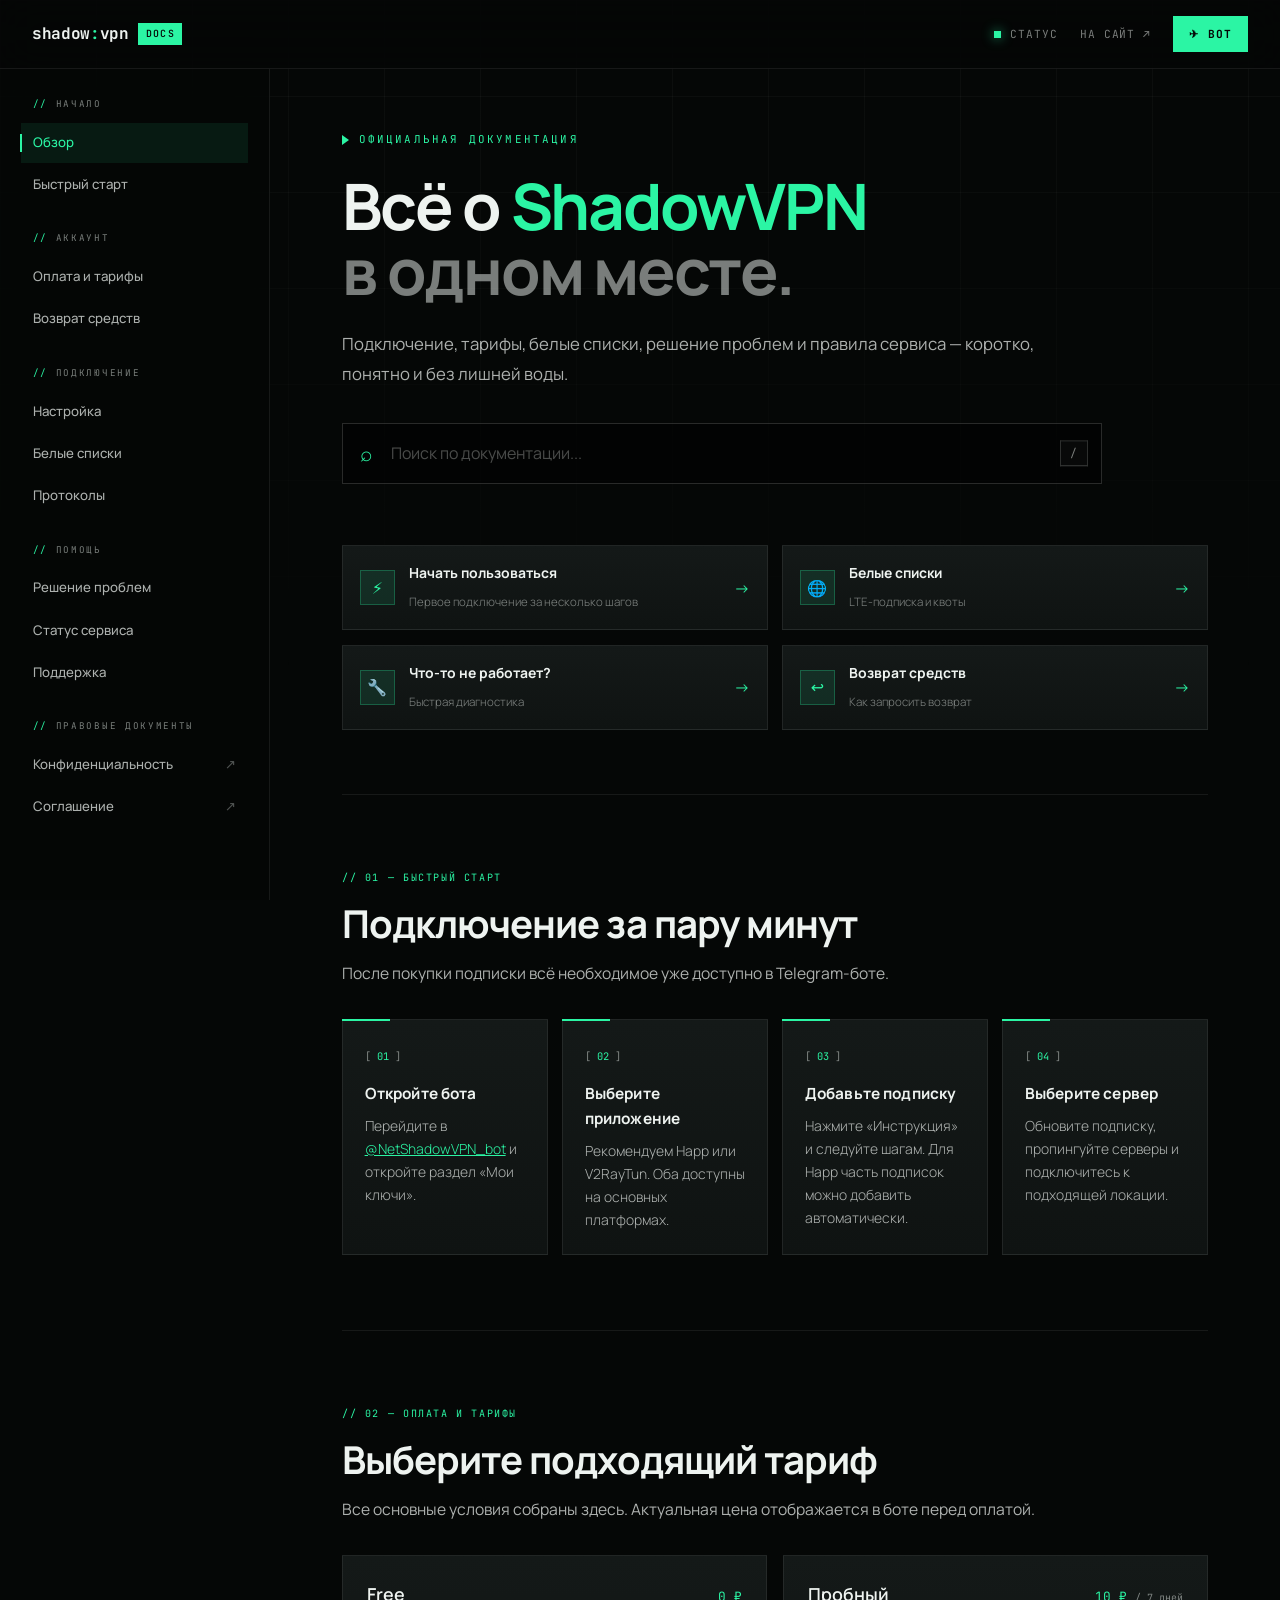
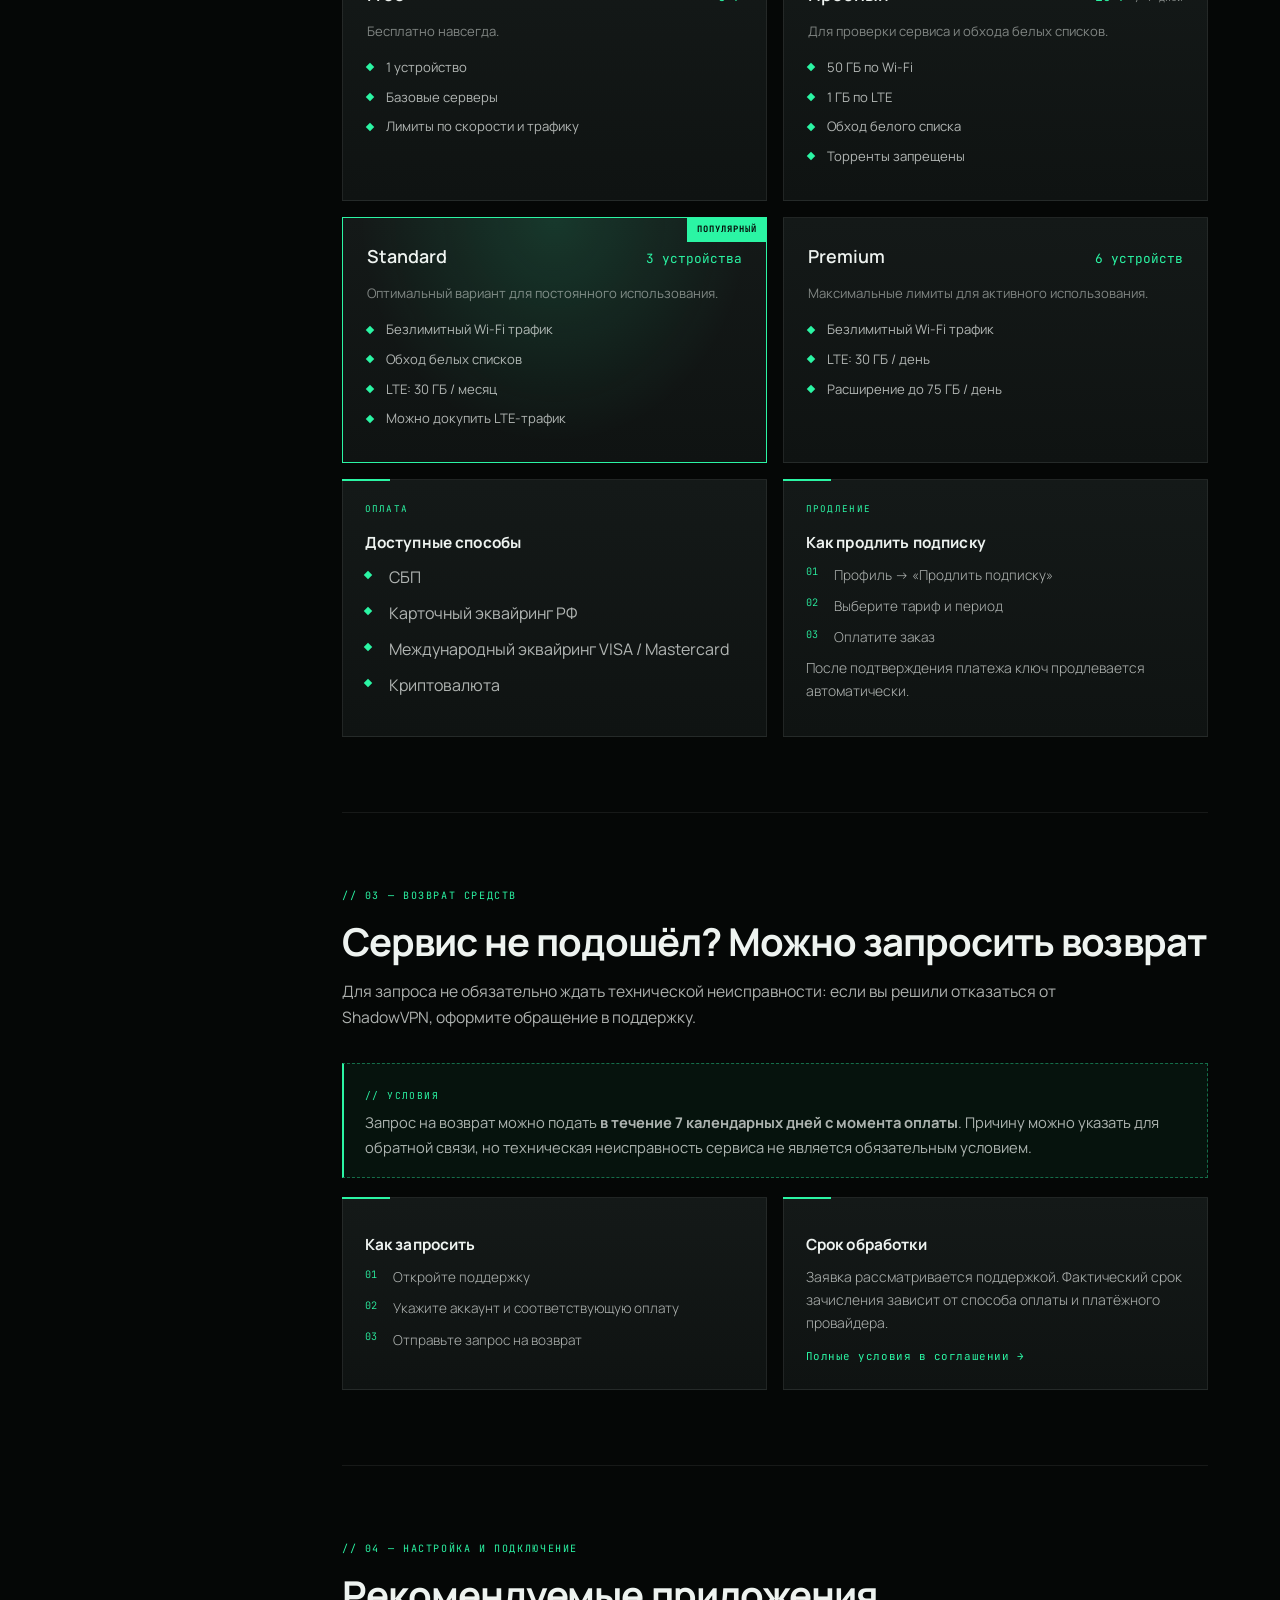
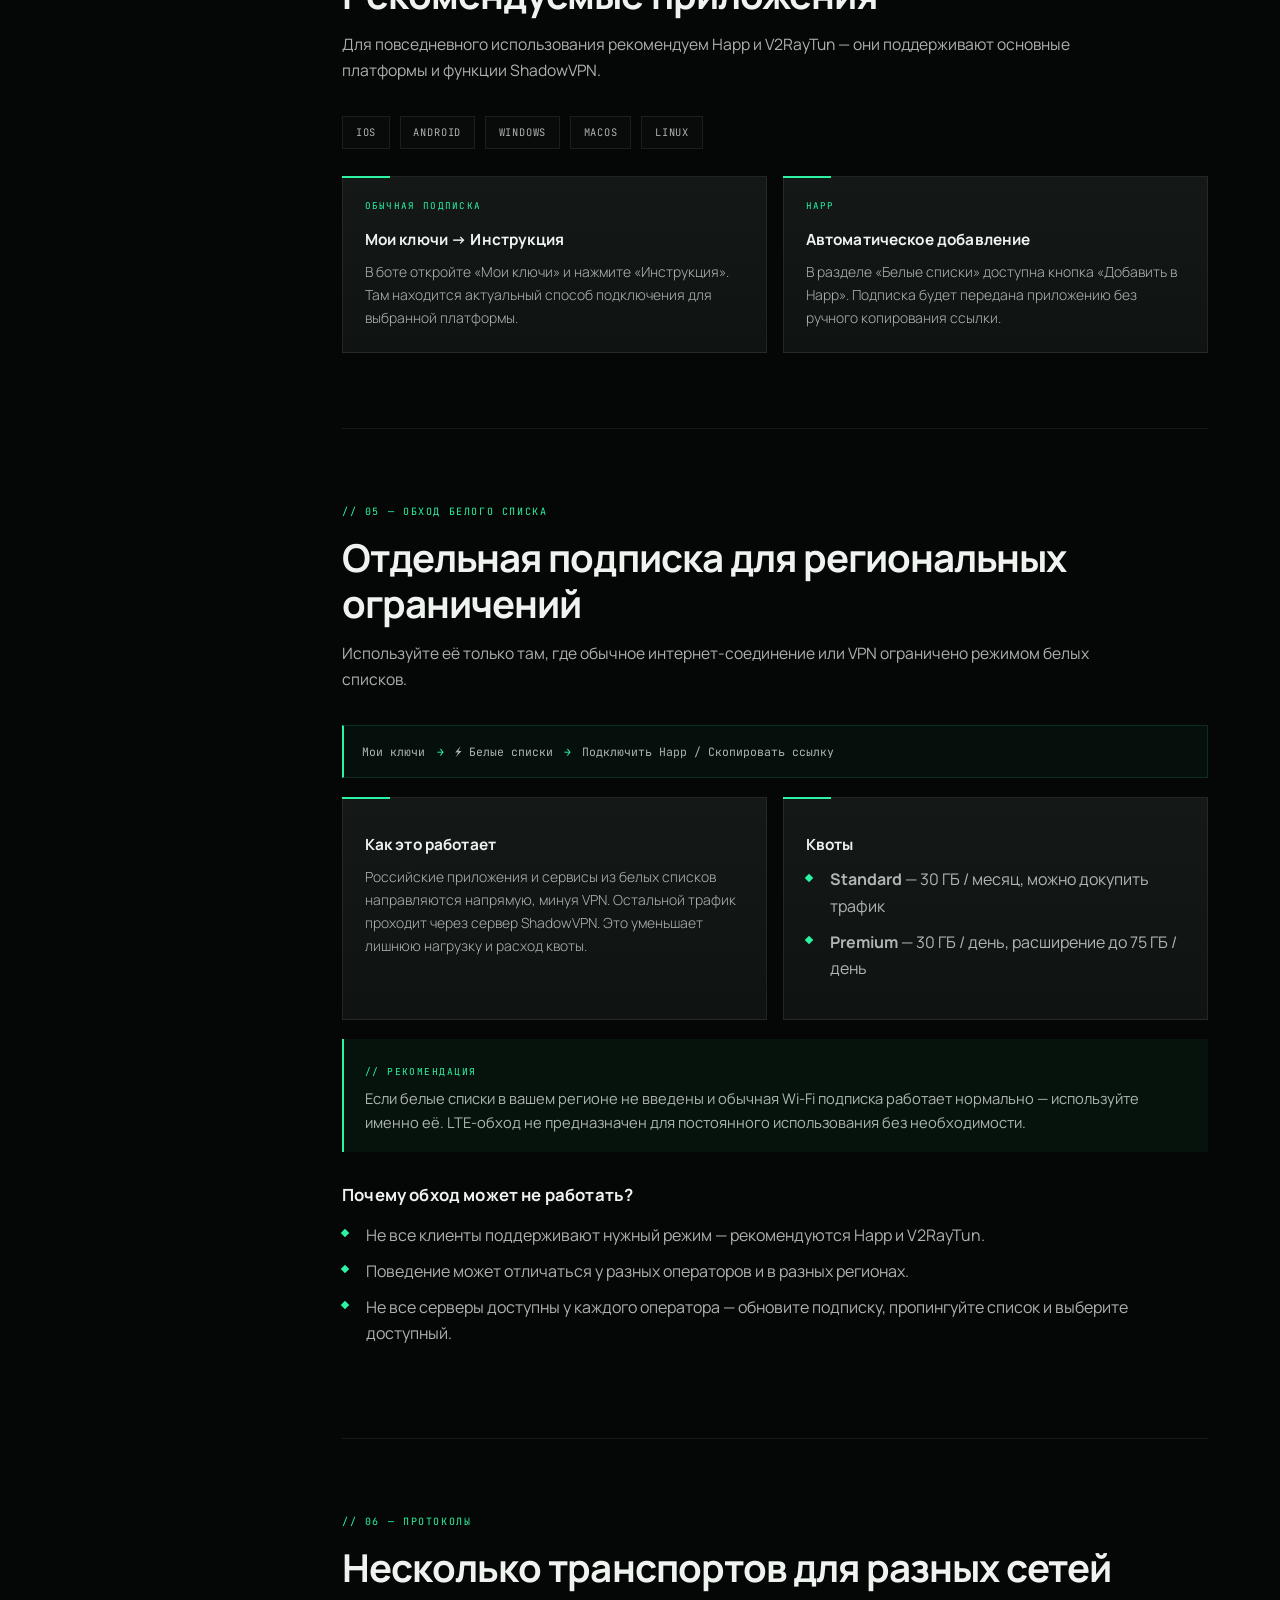
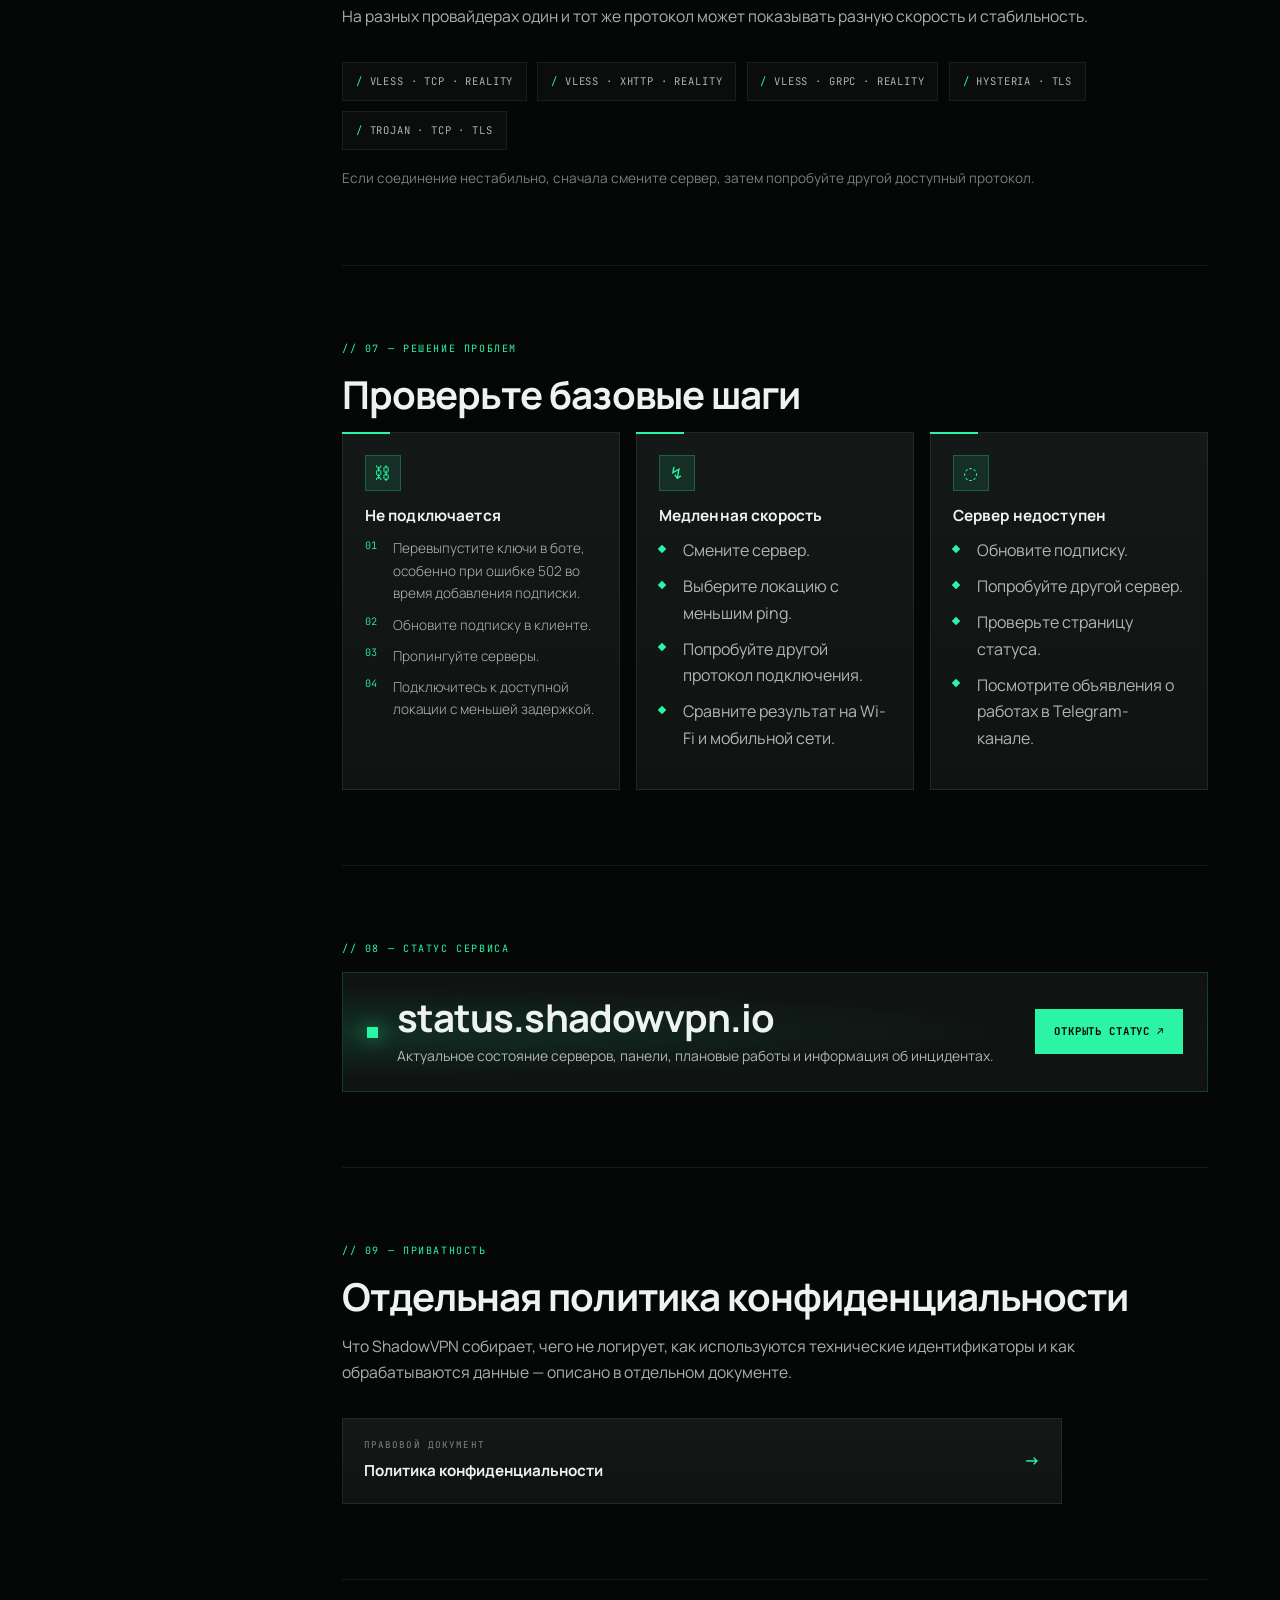
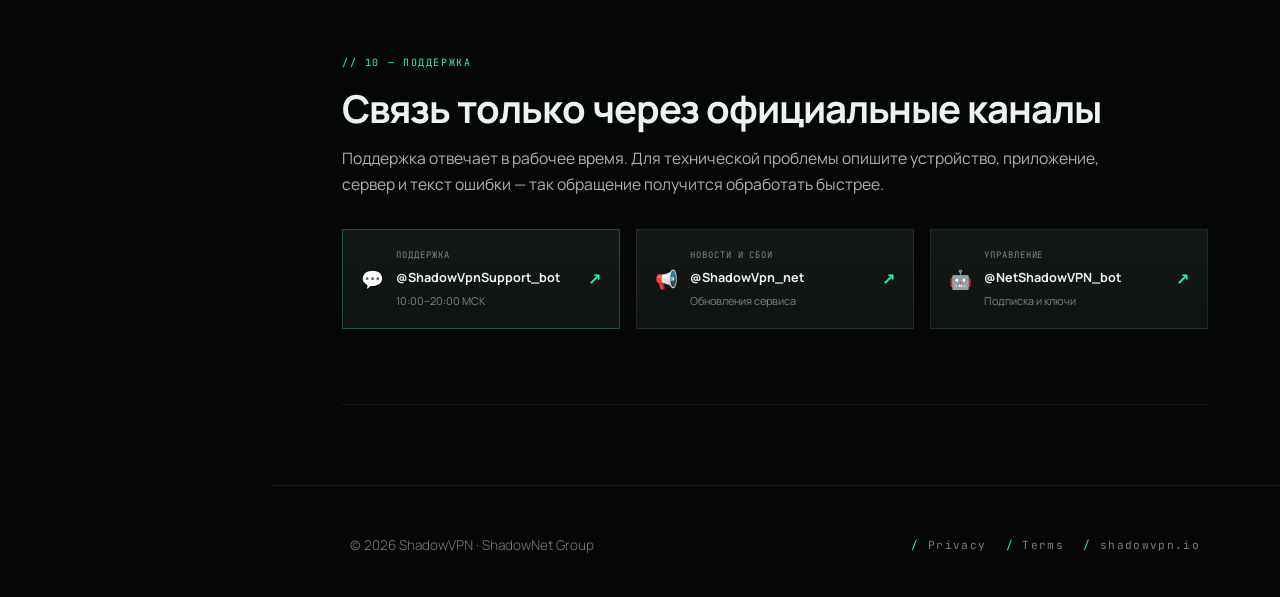
==== commit d7986164: "Restyle docs to match the new shadowvpn.io cyber design Dark/neon-mint palette, Manrope + JetBrains " ====
--- a/index.html
+++ b/index.html
@@ -5,24 +5,19 @@
 <meta name="viewport" content="width=device-width, initial-scale=1.0">
 <title>ShadowVPN Docs — Документация</title>
 <meta name="description" content="Официальная документация ShadowVPN: тарифы, подключение, белые списки, решение проблем, приватность и поддержка.">
-<meta name="theme-color" content="#080810">
+<meta name="theme-color" content="#050706">
 <link rel="preconnect" href="https://fonts.googleapis.com">
 <link rel="preconnect" href="https://fonts.gstatic.com" crossorigin>
-<link href="https://fonts.googleapis.com/css2?family=Syne:wght@300;400;500;600;700&family=DM+Mono:wght@300;400;500&display=swap" rel="stylesheet">
-<link rel="stylesheet" href="style.css">
+<link href="https://fonts.googleapis.com/css2?family=Manrope:wght@400;500;600;700;800&family=JetBrains+Mono:wght@400;500;700&display=swap" rel="stylesheet">
+<link rel="stylesheet" href="docs-v2.css?v=20261018-1">
 </head>
 <body class="docs-home">
-<div id="cursor"></div>
-
 <div class="bg-wrap">
   <div class="grid-bg"></div>
-  <div class="blob b1"></div>
-  <div class="blob b2"></div>
-  <div class="blob b3"></div>
 </div>
 
 <nav class="docs-topbar">
-  <a href="/" class="logo"><span class="logo-dot"></span>ShadowVPN · Docs</a>
+  <a href="/" class="logo">shadow<b>:</b>vpn <small>docs</small></a>
   <div class="top-actions">
     <a href="https://status.shadowvpn.io" target="_blank" rel="noopener" class="status-link"><span class="status-pulse"></span>Статус</a>
     <a href="https://shadowvpn.io" target="_blank" rel="noopener">На сайт ↗</a>
@@ -244,6 +239,6 @@
   </div>
 </footer>
 
-<script src="script.js"></script>
+<script src="docs-v2.js?v=20261018-1"></script>
 </body>
 </html>
--- a/docs-v2.css
+++ b/docs-v2.css
@@ -0,0 +1,710 @@
+/* ShadowVPN docs — shared stylesheet (style.css is a copy of docs-v2.css) */
+*, *::before, *::after { margin: 0; padding: 0; box-sizing: border-box; }
+
+:root {
+  --black:   #050706;
+  --surface: #0b0e0d;
+  --card:    #0f1312;
+  --card-2:  #141918;
+  --pink:    #2bf5a4;
+  --pink-d:  #1fc985;
+  --violet:  #2bf5a4;
+  --mint:    #2bf5a4;
+  --text:    #eef3f0;
+  --muted:   rgba(238,243,240,.5);
+  --muted-2: rgba(238,243,240,.72);
+  --border:  rgba(238,243,240,.08);
+  --border-2:rgba(238,243,240,.16);
+  --sans: 'Manrope', system-ui, sans-serif;
+  --mono: 'JetBrains Mono', ui-monospace, monospace;
+}
+
+html { scroll-behavior: smooth; }
+body {
+  font-family: var(--sans);
+  background: var(--black);
+  color: var(--text);
+  overflow-x: hidden;
+  min-height: 100vh;
+  cursor: none;
+  line-height: 1.65;
+}
+
+/* Custom cursor */
+#cursor {
+  width: 10px; height: 10px;
+  background: var(--pink); border-radius: 0;
+  position: fixed; pointer-events: none; z-index: 9999;
+  transform: translate(-50%, -50%);
+  transition: width .2s, height .2s, background .2s;
+  mix-blend-mode: screen;
+}
+#cursor.big { width: 36px; height: 36px; background: var(--violet); }
+
+/* Ambient background */
+.bg-wrap { position: fixed; inset: 0; pointer-events: none; z-index: 0; overflow: hidden; }
+.grid-bg {
+  position: absolute; inset: 0;
+  background-image:
+    linear-gradient(var(--border) 1px, transparent 1px),
+    linear-gradient(90deg, var(--border) 1px, transparent 1px);
+  background-size: 60px 60px;
+  mask-image: radial-gradient(ellipse 70% 90% at 50% 20%, black 30%, transparent 100%);
+}
+.blob { position: absolute; border-radius: 0; filter: blur(110px); }
+.b1 { width: 480px; height: 480px; background: rgba(43,245,164,.13); top: -120px; right: -60px; }
+.b2 { width: 380px; height: 380px; background: rgba(43,245,164,.1);  top: 40%; left: -120px; }
+.b3 { width: 280px; height: 280px; background: rgba(43,245,164,.08); bottom: -80px; right: 20%; }
+
+/* NAV */
+nav {
+  position: fixed; top: 0; left: 0; right: 0; z-index: 100;
+  display: flex; justify-content: space-between; align-items: center;
+  padding: 1.4rem 5rem;
+  background: rgba(5,7,6,.85);
+  backdrop-filter: blur(20px);
+  border-bottom: 1px solid var(--border);
+}
+.logo {
+  font-size: 1.1rem; font-weight: 700;
+  letter-spacing: .08em; text-transform: uppercase;
+  color: var(--text); text-decoration: none;
+  display: flex; align-items: center; gap: .6rem;
+  white-space: nowrap;
+}
+.logo-dot {
+  width: 8px; height: 8px; border-radius: 0;
+  background: var(--pink); box-shadow: 0 0 10px var(--pink);
+  animation: pulse 2s infinite; flex-shrink: 0;
+}
+@keyframes pulse {
+  0%, 100% { box-shadow: 0 0 6px var(--pink); }
+  50% { box-shadow: 0 0 18px var(--pink), 0 0 32px rgba(43,245,164,.3); }
+}
+.nav-links { display: flex; gap: 2rem; list-style: none; align-items: center; }
+.nav-links a {
+  font-size: .76rem; letter-spacing: .14em; text-transform: uppercase;
+  color: var(--muted); text-decoration: none; transition: color .2s;
+}
+.nav-links a:hover, .nav-links a.active { color: var(--text); }
+.nav-links a.active { color: var(--pink); }
+.nav-tg {
+  background: var(--pink) !important; color: var(--black) !important;
+  padding: .48rem 1.2rem; border-radius: 0;
+  font-weight: 600 !important; letter-spacing: .1em !important;
+}
+
+/* TG floating corner widget */
+.tg-corner {
+  position: fixed; right: 1.6rem; bottom: 1.6rem; z-index: 90;
+  display: flex; flex-direction: column; gap: .55rem;
+  align-items: flex-end;
+}
+.tg-corner a {
+  display: inline-flex; align-items: center; gap: .55rem;
+  font-family: var(--mono);
+  font-size: .7rem; letter-spacing: .08em;
+  padding: .55rem .9rem;
+  background: rgba(20,25,24,.88);
+  backdrop-filter: blur(10px);
+  border: 1px solid var(--border);
+  border-radius: 0;
+  color: var(--muted-2); text-decoration: none;
+  transition: .25s;
+}
+.tg-corner a:hover { color: var(--text); border-color: var(--pink); transform: translateX(-3px); }
+.tg-corner a .ico {
+  font-size: .85rem; filter: drop-shadow(0 0 6px rgba(43,245,164,.5));
+}
+
+/* HERO */
+.page {
+  position: relative; z-index: 1;
+  padding: 8rem 5rem 6rem;
+  max-width: 1100px; margin: 0 auto;
+}
+.crumb {
+  font-family: var(--mono);
+  font-size: .68rem; letter-spacing: .2em; text-transform: uppercase;
+  color: var(--mint); margin-bottom: 1.5rem;
+  display: flex; align-items: center; gap: .6rem;
+}
+.crumb::before { content: '//'; opacity: .45; }
+.crumb a { color: var(--mint); text-decoration: none; opacity: .7; transition: opacity .2s; }
+.crumb a:hover { opacity: 1; }
+.crumb-sep { opacity: .3; }
+
+h1 {
+  font-size: clamp(2.4rem, 5vw, 4.4rem);
+  font-weight: 700; line-height: .98;
+  letter-spacing: -.025em;
+  margin-bottom: 1.8rem;
+  overflow-wrap: break-word;
+  word-wrap: break-word;
+  hyphens: auto;
+}
+h1 em { font-style: normal; color: var(--pink); }
+h1 .outline { -webkit-text-stroke: 1px rgba(238,243,240,.28); color: transparent; }
+
+.lead {
+  font-size: 1.05rem; line-height: 1.75;
+  color: var(--muted-2); max-width: 640px;
+  font-weight: 300;
+  margin-bottom: 2rem;
+}
+.meta-row {
+  display: flex; flex-wrap: wrap; gap: 1rem;
+  font-family: var(--mono);
+  font-size: .7rem; letter-spacing: .12em; text-transform: uppercase;
+  color: var(--muted); margin-bottom: 3.5rem;
+  padding-bottom: 2rem; border-bottom: 1px solid var(--border);
+}
+.meta-row span { display: inline-flex; gap: .5rem; align-items: center; }
+.meta-row span::before { content: '◆'; color: var(--violet); font-size: .55rem; }
+
+/* CONTENT BLOCKS */
+.doc { display: flex; flex-direction: column; gap: 2.6rem; }
+
+.doc-section {
+  background: rgba(15,19,18,.55);
+  border: 1px solid var(--border);
+  border-radius: 0;
+  padding: 2.4rem 2.2rem;
+  position: relative;
+  transition: border-color .3s;
+}
+.doc-section:hover { border-color: var(--border-2); }
+.doc-section::before {
+  content: ''; position: absolute; left: 0; top: 2.4rem;
+  width: 3px; height: 28px;
+  background: var(--pink); border-radius: 0;
+  box-shadow: 0 0 10px rgba(43,245,164,.5);
+}
+
+.doc-num {
+  font-family: var(--mono);
+  font-size: .65rem; letter-spacing: .2em; text-transform: uppercase;
+  color: var(--mint); margin-bottom: .7rem;
+}
+h2 {
+  font-size: clamp(1.35rem, 2.2vw, 1.7rem);
+  font-weight: 600; line-height: 1.2;
+  letter-spacing: -.015em;
+  margin-bottom: 1.3rem;
+  color: var(--text);
+}
+h3 {
+  font-size: 1rem; font-weight: 600;
+  color: var(--violet);
+  margin: 1.6rem 0 .7rem;
+  letter-spacing: .01em;
+}
+
+.doc-section p { color: var(--muted-2); margin-bottom: .85rem; font-weight: 300; }
+.doc-section p:last-child { margin-bottom: 0; }
+.doc-section strong { color: var(--text); font-weight: 500; }
+
+ul.doc-list { list-style: none; padding: 0; margin: .5rem 0 1rem; }
+ul.doc-list li {
+  position: relative; padding-left: 1.5rem;
+  margin-bottom: .6rem; color: var(--muted-2); font-weight: 300;
+}
+ul.doc-list li::before {
+  content: '→'; position: absolute; left: 0; top: 0;
+  color: var(--pink); font-family: var(--mono);
+  font-size: .85rem;
+}
+
+/* highlight callout for HWID etc */
+.callout {
+  margin: 1.2rem 0;
+  padding: 1.1rem 1.3rem;
+  border-left: 2px solid var(--violet);
+  background: rgba(43,245,164,.06);
+  border-radius: 0;
+  font-size: .92rem;
+  color: var(--muted-2);
+}
+.callout-tag {
+  display: inline-block;
+  font-family: var(--mono);
+  font-size: .6rem; letter-spacing: .15em; text-transform: uppercase;
+  color: var(--violet); margin-bottom: .4rem;
+}
+
+/* INDEX cards */
+.cards {
+  display: grid;
+  grid-template-columns: repeat(2, 1fr);
+  gap: 1.3rem;
+  margin-top: 1rem;
+}
+.card-link {
+  background: var(--card);
+  border: 1px solid var(--border);
+  border-radius: 0;
+  padding: 2.2rem 2rem;
+  text-decoration: none;
+  color: var(--text);
+  position: relative; overflow: hidden;
+  transition: .3s;
+  display: flex; flex-direction: column; gap: 1rem;
+  min-height: 240px;
+}
+.card-link:hover {
+  border-color: var(--pink);
+  transform: translateY(-4px);
+  background: linear-gradient(160deg, rgba(43,245,164,.07), var(--card) 55%);
+}
+.card-link .tag {
+  font-family: var(--mono);
+  font-size: .62rem; letter-spacing: .18em; text-transform: uppercase;
+  color: var(--mint);
+}
+.card-link h3 {
+  font-size: 1.4rem; color: var(--text); margin: 0;
+  font-weight: 600;
+}
+.card-link p { color: var(--muted); font-size: .9rem; font-weight: 300; }
+.card-link .arrow {
+  margin-top: auto;
+  font-family: var(--mono);
+  font-size: .72rem; letter-spacing: .15em; text-transform: uppercase;
+  color: var(--pink);
+  display: inline-flex; align-items: center; gap: .6rem;
+}
+.card-link:hover .arrow { gap: 1rem; }
+
+/* FOOTER */
+footer {
+  position: relative; z-index: 1;
+  padding: 3rem 5rem 2.5rem;
+  border-top: 1px solid var(--border);
+  background: rgba(5,7,6,.6);
+  margin-top: 4rem;
+}
+.footer-inner {
+  max-width: 1100px; margin: 0 auto;
+  display: flex; justify-content: space-between;
+  align-items: center; flex-wrap: wrap; gap: 1.5rem;
+}
+.footer-inner .left { display: flex; align-items: center; gap: .7rem; }
+.footer-inner .left span:not(.logo-dot) {
+  font-size: .85rem; color: var(--muted); font-weight: 300;
+}
+.footer-inner .right {
+  font-family: var(--mono);
+  font-size: .7rem; letter-spacing: .12em;
+  color: var(--muted);
+}
+.footer-inner .right a {
+  color: var(--muted); text-decoration: none; margin-left: 1.2rem;
+  transition: color .2s;
+}
+.footer-inner .right a:hover { color: var(--pink); }
+
+/* fade-up reveal */
+.reveal { opacity: 0; transform: translateY(18px); transition: opacity .55s ease, transform .55s ease; }
+.reveal.in { opacity: 1; transform: translateY(0); }
+
+/* ====== RESPONSIVE ====== */
+
+/* Tablet */
+@media (max-width: 1024px) {
+  nav { padding: 1.1rem 2rem; }
+  .page { padding: 7rem 2rem 4rem; }
+  footer { padding: 2.5rem 2rem 2rem; }
+}
+
+/* Mobile */
+@media (max-width: 720px) {
+  /* Disable cursor & hover effects */
+  body { cursor: auto; }
+  #cursor { display: none !important; }
+
+  /* NAV: compact, hide secondary links, keep logo + TG button */
+  nav {
+    padding: .9rem 1.1rem;
+  }
+  .logo { font-size: .95rem; gap: .5rem; }
+  .nav-links { gap: .6rem; }
+  .nav-links a:not(.nav-tg) { display: none; }
+  .nav-tg {
+    padding: .45rem 1rem !important;
+    font-size: .7rem !important;
+  }
+
+  /* PAGE: tighter padding, leave room at bottom for floating TG */
+  .page {
+    padding: 5.5rem 1.1rem 7rem;
+  }
+
+  /* Background: dimmer blobs on mobile so text stays readable */
+  .blob { filter: blur(80px); opacity: .7; }
+  .b1 { width: 280px; height: 280px; }
+  .b2 { width: 240px; height: 240px; }
+  .b3 { width: 200px; height: 200px; }
+  .grid-bg { background-size: 40px 40px; }
+
+  /* Typography: smaller h1, tighter line-height */
+  h1 {
+    font-size: clamp(1.6rem, 6.5vw, 2.2rem);
+    line-height: 1.08;
+    margin-bottom: 1.3rem;
+    letter-spacing: -.015em;
+  }
+  /* На мобиле br в h1 не нужны — пусть текст переносится сам */
+  h1 br { display: none; }
+  .crumb { font-size: .62rem; letter-spacing: .15em; margin-bottom: 1rem; }
+  .lead {
+    font-size: .95rem;
+    line-height: 1.65;
+    margin-bottom: 1.6rem;
+  }
+
+  /* Meta row: stack vertically on tiny screens, smaller font */
+  .meta-row {
+    gap: .5rem .9rem;
+    font-size: .6rem;
+    letter-spacing: .1em;
+    margin-bottom: 2.2rem;
+    padding-bottom: 1.4rem;
+  }
+
+  /* Doc sections: tighter padding, smaller side accent */
+  .doc { gap: 1.4rem; }
+  .doc-section {
+    padding: 1.5rem 1.2rem;
+    border-radius: 0;
+  }
+  .doc-section::before {
+    top: 1.5rem;
+    height: 22px;
+    width: 2px;
+  }
+  .doc-num {
+    font-size: .58rem;
+    letter-spacing: .15em;
+    margin-bottom: .55rem;
+  }
+  h2 {
+    font-size: 1.25rem;
+    line-height: 1.25;
+    margin-bottom: 1rem;
+  }
+  h3 {
+    font-size: .92rem;
+    margin: 1.2rem 0 .55rem;
+  }
+  .doc-section p { font-size: .92rem; }
+
+  ul.doc-list li {
+    padding-left: 1.2rem;
+    font-size: .92rem;
+    margin-bottom: .5rem;
+  }
+  ul.doc-list li::before { font-size: .8rem; }
+
+  .callout {
+    padding: .9rem 1rem;
+    margin: 1rem 0;
+    font-size: .88rem;
+  }
+
+  /* Index cards: single column, smaller */
+  .cards { grid-template-columns: 1fr; gap: 1rem; }
+  .card-link {
+    min-height: auto;
+    padding: 1.6rem 1.4rem;
+  }
+  .card-link h3 { font-size: 1.15rem; line-height: 1.2; }
+  .card-link p { font-size: .85rem; }
+  .card-link .arrow { font-size: .68rem; }
+
+  /* Floating TG: keep only one compact button, bottom-right */
+  .tg-corner {
+    right: .7rem;
+    bottom: .7rem;
+    gap: .35rem;
+    flex-direction: row;
+  }
+  .tg-corner a {
+    font-size: .62rem;
+    padding: .42rem .7rem;
+    letter-spacing: .05em;
+  }
+  .tg-corner a .ico { font-size: .75rem; }
+  /* Hide the channel button, keep bot (the actionable one) */
+  .tg-corner a:first-child { display: none; }
+
+  /* FOOTER: stack & center */
+  footer { padding: 1.8rem 1.1rem 1.4rem; margin-top: 2rem; }
+  .footer-inner {
+    flex-direction: column;
+    align-items: flex-start;
+    gap: .9rem;
+  }
+  .footer-inner .left span:not(.logo-dot) { font-size: .78rem; }
+  .footer-inner .right {
+    font-size: .65rem;
+    display: flex;
+    flex-wrap: wrap;
+    gap: .3rem .9rem;
+  }
+  .footer-inner .right a { margin-left: 0; }
+}
+
+/* Tiny phones */
+@media (max-width: 380px) {
+  .page { padding: 5rem .9rem 6.5rem; }
+  h1 { font-size: 1.55rem; line-height: 1.1; }
+  .doc-section { padding: 1.3rem 1rem; }
+  h2 { font-size: 1.05rem; }
+  .lead { font-size: .88rem; }
+  .tg-corner a { font-size: .58rem; padding: .38rem .6rem; }
+  /* Сокращаем лого на мини-экранах */
+  .logo { font-size: .85rem; letter-spacing: .05em; }
+}
+
+/* ===== Documentation app layout ===== */
+.docs-home { background: var(--black); }
+.docs-topbar { padding: 1rem 2rem; }
+.top-actions { display: flex; align-items: center; gap: 1.4rem; }
+.top-actions > a { font-size: .7rem; letter-spacing: .12em; text-transform: uppercase; color: var(--muted); text-decoration: none; transition: .2s; }
+.top-actions > a:hover { color: var(--text); }
+.status-link { display: inline-flex; align-items: center; gap: .55rem; }
+.status-pulse { width: 7px; height: 7px; border-radius: 0; background: var(--mint); box-shadow: 0 0 12px rgba(43,245,164,.7); display: inline-block; }
+.status-pulse.large { width: 11px; height: 11px; box-shadow: 0 0 20px rgba(43,245,164,.75); }
+
+.docs-sidebar {
+  position: fixed; z-index: 70; left: 0; top: 68px; bottom: 0; width: 270px;
+  border-right: 1px solid var(--border); background: rgba(5,7,6,.74); backdrop-filter: blur(18px);
+}
+.sidebar-scroll { height: 100%; overflow-y: auto; padding: 1.8rem 1.3rem 4rem; scrollbar-width: thin; scrollbar-color: var(--border-2) transparent; }
+.sidebar-group { margin-bottom: 1.65rem; }
+.sidebar-label { font-family: var(--mono); font-size: .58rem; letter-spacing: .18em; color: rgba(238,243,240,.32); text-transform: uppercase; padding: 0 .75rem .55rem; }
+.sidebar-link { position: relative; display: block; padding: .58rem .75rem; border-radius: 0; color: var(--muted-2); text-decoration: none; font-size: .83rem; transition: .2s; margin: .1rem 0; }
+.sidebar-link:hover { color: var(--text); background: rgba(255,255,255,.035); }
+.sidebar-link.active { color: var(--pink); background: rgba(43,245,164,.08); }
+.sidebar-link.active::before { content: ''; position: absolute; left: -.02rem; top: 50%; transform: translateY(-50%); width: 2px; height: 18px; background: var(--pink); box-shadow: 0 0 10px rgba(43,245,164,.45); }
+.sidebar-link.external::after { content: '↗'; float: right; opacity: .45; }
+.sidebar-toggle, .sidebar-backdrop { display: none; }
+
+.docs-main { position: relative; z-index: 1; margin-left: 270px; max-width: 1200px; padding: 8.2rem 4.5rem 5rem; }
+.docs-hero { min-height: 560px; padding-bottom: 4rem; border-bottom: 1px solid var(--border); }
+.docs-hero h1 { max-width: 850px; margin-bottom: 1.6rem; }
+.docs-hero .lead { max-width: 740px; }
+.docs-search-wrap { width: min(760px, 100%); position: relative; margin-top: 2.2rem; }
+.search-icon { position: absolute; left: 1.1rem; top: 50%; transform: translateY(-50%); color: var(--pink); font-size: 1.3rem; pointer-events: none; }
+.docs-search { width: 100%; padding: 1rem 4rem 1rem 3rem; border: 1px solid var(--border-2); border-radius: 0; background: rgba(20,25,24,.78); color: var(--text); font: inherit; outline: none; transition: .25s; box-shadow: 0 16px 50px rgba(0,0,0,.18); }
+.docs-search::placeholder { color: rgba(238,243,240,.3); }
+.docs-search:focus { border-color: rgba(43,245,164,.65); box-shadow: 0 0 0 3px rgba(43,245,164,.07), 0 18px 60px rgba(0,0,0,.22); }
+.docs-search-wrap kbd { position: absolute; right: .9rem; top: 50%; transform: translateY(-50%); min-width: 28px; padding: .15rem .4rem; border: 1px solid var(--border-2); border-bottom-color: rgba(238,243,240,.22); border-radius: 0; color: var(--muted); background: rgba(255,255,255,.025); font-family: var(--mono); text-align: center; font-size: .7rem; }
+.search-status { font-family: var(--mono); font-size: .65rem; color: var(--muted); margin-top: .65rem; min-height: 1rem; }
+.quick-cards { display: grid; grid-template-columns: repeat(2, minmax(0,1fr)); gap: .9rem; margin-top: 2.2rem; max-width: 880px; }
+.quick-card { display: grid; grid-template-columns: auto 1fr auto; align-items: center; gap: .9rem; padding: 1rem 1.05rem; border: 1px solid var(--border); background: rgba(15,19,18,.55); color: var(--text); border-radius: 0; text-decoration: none; transition: .25s; }
+.quick-card:hover { border-color: rgba(43,245,164,.45); transform: translateY(-2px); background: rgba(20,25,24,.75); }
+.quick-icon { width: 35px; height: 35px; border-radius: 0; background: rgba(43,245,164,.08); display: grid; place-items: center; }
+.quick-card strong { display: block; font-size: .87rem; margin-bottom: .12rem; }
+.quick-card small { color: var(--muted); font-size: .72rem; font-weight: 300; }
+.quick-card > span:last-child { color: var(--pink); }
+
+.docs-section { padding: 4.7rem 0; border-bottom: 1px solid var(--border); scroll-margin-top: 88px; }
+.section-eyebrow { font-family: var(--mono); color: var(--mint); letter-spacing: .16em; text-transform: uppercase; font-size: .63rem; margin-bottom: .9rem; }
+.docs-section > h2, .status-panel h2 { font-size: clamp(1.7rem, 3vw, 2.4rem); margin-bottom: .85rem; }
+.section-intro { max-width: 760px; color: var(--muted-2); font-weight: 300; font-size: .98rem; margin-bottom: 2rem; }
+.subheading { font-size: 1.05rem; color: var(--text); margin: 1.8rem 0 .8rem; }
+
+.steps-grid { display: grid; grid-template-columns: repeat(4,1fr); gap: .9rem; }
+.step-card, .info-card, .trouble-card { border: 1px solid var(--border); background: rgba(15,19,18,.55); border-radius: 0; padding: 1.35rem; }
+.step-num { font-family: var(--mono); font-size: .65rem; color: var(--pink); }
+.step-card h3, .info-card h3, .trouble-card h3 { color: var(--text); margin: .8rem 0 .55rem; font-size: .96rem; }
+.step-card p, .info-card p, .trouble-card p { color: var(--muted-2); font-size: .87rem; font-weight: 300; }
+.step-card a, .info-card a { color: var(--pink); }
+
+.plans-grid { display: grid; grid-template-columns: repeat(2, minmax(0,1fr)); gap: 1rem; }
+.plan-card { position: relative; padding: 1.5rem; border: 1px solid var(--border); border-radius: 0; background: rgba(15,19,18,.55); overflow: hidden; }
+.plan-card.featured { border-color: rgba(43,245,164,.4); background: linear-gradient(145deg, rgba(43,245,164,.075), rgba(15,19,18,.62) 50%); }
+.plan-card.featured::after { content: ''; position: absolute; width: 120px; height: 120px; right: -35px; top: -35px; background: rgba(43,245,164,.1); filter: blur(35px); border-radius: 0; }
+.plan-badge { position: absolute; top: .85rem; right: .9rem; font-family: var(--mono); font-size: .55rem; letter-spacing: .12em; text-transform: uppercase; color: var(--pink); border: 1px solid rgba(43,245,164,.25); padding: .28rem .5rem; border-radius: 0; }
+.plan-top { display: flex; justify-content: space-between; gap: 1rem; align-items: baseline; margin-bottom: .75rem; }
+.plan-name { font-weight: 600; font-size: 1.12rem; }
+.plan-price { color: var(--violet); font-family: var(--mono); font-size: .8rem; }
+.plan-price small { font-size: .62rem; color: var(--muted); }
+.plan-card > p { color: var(--muted); font-size: .82rem; margin-bottom: .9rem; }
+.feature-list { list-style: none; }
+.feature-list li { color: var(--muted-2); font-size: .82rem; margin: .5rem 0; padding-left: 1.2rem; position: relative; }
+.feature-list li::before { content: '✓'; color: var(--mint); position: absolute; left: 0; }
+
+.info-grid { display: grid; gap: 1rem; margin-top: 1rem; }
+.info-grid.two-col { grid-template-columns: repeat(2,minmax(0,1fr)); }
+.info-tag { font-family: var(--mono); font-size: .58rem; color: var(--mint); letter-spacing: .14em; text-transform: uppercase; }
+.number-list { counter-reset: n; list-style: none; }
+.number-list li { counter-increment: n; position: relative; padding-left: 1.8rem; margin: .55rem 0; color: var(--muted-2); font-size: .85rem; font-weight: 300; }
+.number-list li::before { content: counter(n, decimal-leading-zero); position: absolute; left: 0; top: .02rem; color: var(--pink); font-family: var(--mono); font-size: .64rem; }
+.text-link { display: inline-block; margin-top: .8rem; color: var(--pink); font-family: var(--mono); font-size: .68rem; text-decoration: none; letter-spacing: .05em; }
+.accent-callout { border-left-color: var(--pink); background: rgba(43,245,164,.05); }
+.accent-callout .callout-tag { color: var(--pink); }
+.platform-row { display: flex; flex-wrap: wrap; gap: .6rem; margin: 1.2rem 0 1.7rem; }
+.platform-row span { border: 1px solid var(--border); border-radius: 0; padding: .45rem .8rem; color: var(--muted-2); font-family: var(--mono); font-size: .65rem; background: rgba(255,255,255,.018); }
+.path-box { display: flex; flex-wrap: wrap; align-items: center; gap: .7rem; padding: 1rem 1.15rem; background: rgba(43,245,164,.04); border: 1px solid rgba(43,245,164,.13); border-radius: 0; margin-bottom: 1.2rem; font-family: var(--mono); font-size: .72rem; color: var(--muted-2); }
+.path-box b { color: var(--mint); font-weight: 400; }
+.wide-list { max-width: 850px; }
+.protocol-grid { display: flex; flex-wrap: wrap; gap: .65rem; }
+.protocol-grid span { padding: .6rem .8rem; border: 1px solid var(--border); border-radius: 0; background: rgba(15,19,18,.55); color: var(--muted-2); font-family: var(--mono); font-size: .66rem; }
+.muted-note { color: var(--muted); margin-top: 1.1rem; font-size: .85rem; }
+
+.trouble-grid { display: grid; grid-template-columns: repeat(3,minmax(0,1fr)); gap: 1rem; }
+.trouble-card { min-height: 100%; }
+.trouble-icon { width: 36px; height: 36px; border-radius: 0; display: grid; place-items: center; background: rgba(43,245,164,.08); color: var(--violet); font-size: 1.05rem; }
+.status-panel { display: grid; grid-template-columns: auto 1fr auto; align-items: center; gap: 1.2rem; border: 1px solid rgba(43,245,164,.18); background: linear-gradient(140deg, rgba(43,245,164,.045), rgba(15,19,18,.5)); padding: 1.4rem 1.5rem; border-radius: 0; }
+.status-panel h2 { margin: 0 0 .25rem; }
+.status-panel p { color: var(--muted-2); font-size: .87rem; }
+.primary-btn { text-decoration: none; color: var(--black); background: var(--mint); border-radius: 0; padding: .72rem 1rem; font-family: var(--mono); font-size: .67rem; letter-spacing: .04em; white-space: nowrap; }
+.doc-link-card { max-width: 720px; display: flex; justify-content: space-between; align-items: center; gap: 1rem; padding: 1.2rem 1.3rem; border: 1px solid var(--border); border-radius: 0; background: rgba(15,19,18,.55); color: var(--text); text-decoration: none; transition: .25s; }
+.doc-link-card:hover { border-color: rgba(43,245,164,.4); transform: translateY(-2px); }
+.doc-link-card small { display: block; color: var(--muted); font-family: var(--mono); font-size: .58rem; text-transform: uppercase; letter-spacing: .12em; margin-bottom: .25rem; }
+.doc-link-card strong { font-size: .95rem; }
+.doc-link-card b { color: var(--pink); }
+.support-grid { display: grid; grid-template-columns: repeat(3,minmax(0,1fr)); gap: 1rem; }
+.support-card { display: grid; grid-template-columns: auto 1fr auto; align-items: center; gap: .8rem; padding: 1.1rem; border: 1px solid var(--border); border-radius: 0; text-decoration: none; color: var(--text); background: rgba(15,19,18,.55); transition: .25s; }
+.support-card:hover { transform: translateY(-2px); border-color: rgba(43,245,164,.35); }
+.support-card.primary { border-color: rgba(43,245,164,.28); }
+.support-card > span { font-size: 1.15rem; }
+.support-card small { display: block; color: var(--muted); font-family: var(--mono); font-size: .56rem; text-transform: uppercase; letter-spacing: .1em; }
+.support-card strong { font-size: .79rem; overflow-wrap: anywhere; }
+.support-card p { color: var(--muted); font-size: .68rem; margin-top: .2rem; }
+.support-card b { color: var(--pink); }
+.no-results { padding: 5rem 0; text-align: center; color: var(--muted); }
+.no-results > span { font-size: 2rem; color: var(--pink); }
+.no-results h2 { color: var(--text); margin: .7rem 0 .4rem; }
+.docs-footer { margin-left: 270px; margin-top: 0; }
+.search-hidden { display: none !important; }
+
+@media (max-width: 1080px) {
+  .steps-grid { grid-template-columns: repeat(2,1fr); }
+  .trouble-grid, .support-grid { grid-template-columns: 1fr; }
+}
+
+@media (max-width: 820px) {
+  .docs-topbar { padding: .9rem 1rem; }
+  .top-actions > a:not(.nav-tg) { display: none; }
+  .docs-sidebar { transform: translateX(-100%); transition: transform .25s ease; top: 61px; width: 280px; z-index: 120; }
+  .docs-sidebar.open { transform: translateX(0); }
+  .sidebar-toggle { display: grid; place-items: center; position: fixed; z-index: 130; left: 1rem; bottom: 1rem; width: 44px; height: 44px; border-radius: 0; border: 1px solid var(--border-2); background: rgba(20,25,24,.94); color: var(--text); font-size: 1rem; backdrop-filter: blur(12px); }
+  .sidebar-backdrop { position: fixed; inset: 61px 0 0; z-index: 110; background: rgba(0,0,0,.45); backdrop-filter: blur(3px); }
+  .sidebar-backdrop.show { display: block; }
+  .docs-main { margin-left: 0; padding: 6.8rem 1.2rem 3rem; }
+  .docs-footer { margin-left: 0; }
+  .docs-hero { min-height: auto; }
+  .quick-cards, .plans-grid, .info-grid.two-col { grid-template-columns: 1fr; }
+  .status-panel { grid-template-columns: auto 1fr; }
+  .status-panel .primary-btn { grid-column: 1 / -1; text-align: center; }
+}
+
+@media (max-width: 560px) {
+  .docs-main { padding-left: 1rem; padding-right: 1rem; }
+  .docs-hero h1 { font-size: 2rem; line-height: 1.05; }
+  .docs-hero h1 br { display: initial; }
+  .docs-section { padding: 3.4rem 0; }
+  .steps-grid { grid-template-columns: 1fr; }
+  .docs-search-wrap kbd { display: none; }
+  .docs-search { padding-right: 1rem; }
+  .quick-card { grid-template-columns: auto 1fr; }
+  .quick-card > span:last-child { display: none; }
+  .plan-top { align-items: flex-start; flex-direction: column; gap: .25rem; }
+  .plan-badge { position: static; display: inline-block; margin-bottom: .65rem; }
+  .path-box { font-size: .64rem; }
+  .status-panel { grid-template-columns: 1fr; }
+  .status-panel > div:first-child { display: none; }
+}
+
+/* ===== Cyber theme (matches shadowvpn.io) ===== */
+body { cursor: auto; }
+#cursor, .blob { display: none !important; }
+::selection { background: var(--pink); color: var(--black); }
+.grid-bg { background-size: 96px 96px; opacity: .5; mask-image: linear-gradient(180deg, #000, transparent 80%); }
+
+.logo { font-family: var(--mono); font-size: 1rem; letter-spacing: -.02em; text-transform: none; gap: 0; }
+.logo b { color: var(--pink); font-weight: 700; }
+.logo small { margin-left: .6rem; font-size: .62rem; font-weight: 500; letter-spacing: .14em; text-transform: uppercase; color: var(--black); background: var(--pink); padding: .18rem .45rem; }
+.logo-dot { display: none; }
+.footer-inner .left .logo-dot { display: none; }
+
+.nav-links a, .top-actions > a { font-family: var(--mono); letter-spacing: .08em; }
+.nav-links a.active { color: var(--pink); }
+.nav-tg { font-family: var(--mono); font-weight: 700 !important; text-transform: uppercase; padding: .55rem 1.1rem; }
+.nav-tg:hover { background: #fff !important; }
+.top-actions > a.nav-tg { color: var(--black); background: var(--pink); padding: .55rem 1rem; font-weight: 700; }
+
+.crumb::before { content: ''; opacity: 1; width: 0; height: 0; border-top: 5px solid transparent; border-bottom: 5px solid transparent; border-left: 7px solid var(--pink); }
+.crumb, .crumb a, .section-eyebrow, .info-tag, .doc-num, .callout-tag { color: var(--pink); }
+h1 { letter-spacing: -.035em; line-height: 1.02; }
+h1 em { color: var(--pink); }
+h1 .outline { -webkit-text-stroke: 0; color: var(--muted); }
+h2 { font-weight: 700; letter-spacing: -.025em; }
+h3 { color: var(--text); font-weight: 700; }
+
+.lead, .section-intro, .doc-section p, ul.doc-list li { font-weight: 400; }
+
+/* cards: flat dark panels with an accent strip on top */
+.doc-section, .step-card, .info-card, .trouble-card, .plan-card, .quick-card, .support-card, .doc-link-card, .card-link {
+  background: linear-gradient(180deg, var(--card-2), var(--card));
+  border: 1px solid var(--border);
+  position: relative;
+}
+.doc-section::before { left: -1px; top: -1px; width: 60px; height: 2px; box-shadow: none; transition: width .35s ease; }
+.doc-section:hover::before { width: calc(100% + 2px); }
+.step-card::before, .info-card::before, .trouble-card::before {
+  content: ''; position: absolute; left: -1px; top: -1px; width: 48px; height: 2px; background: var(--pink); transition: width .35s ease;
+}
+.step-card:hover::before, .info-card:hover::before, .trouble-card:hover::before { width: calc(100% + 2px); }
+.step-card, .info-card, .trouble-card { transition: border-color .25s, transform .25s; }
+.step-card:hover, .info-card:hover, .trouble-card:hover { border-color: rgba(43,245,164,.35); transform: translateY(-2px); }
+
+.step-num::before { content: '[ '; color: var(--muted); }
+.step-num::after { content: ' ]'; color: var(--muted); }
+
+.plan-card.featured { border-color: var(--pink); background: radial-gradient(ellipse at 50% 0%, rgba(43,245,164,.14), transparent 65%), linear-gradient(180deg, var(--card-2), var(--card)); }
+.plan-card.featured::after { display: none; }
+.plan-badge { top: -1px; right: -1px; color: var(--black); background: var(--pink); border: 0; font-weight: 700; padding: .35rem .6rem; }
+.plan-price { color: var(--pink); }
+.feature-list li::before, ul.doc-list li::before { content: ''; top: .62em; width: 6px; height: 6px; background: var(--pink); transform: rotate(45deg); }
+.feature-list li::before { top: .55em; }
+
+.callout { background: rgba(43,245,164,.05); border-left: 2px solid var(--pink); }
+.accent-callout { border: 1px dashed rgba(43,245,164,.4); border-left: 2px solid var(--pink); }
+
+.quick-icon, .trouble-icon { background: rgba(43,245,164,.1); color: var(--pink); border: 1px solid rgba(43,245,164,.25); }
+.quick-card:hover, .support-card:hover, .doc-link-card:hover, .card-link:hover { border-color: rgba(43,245,164,.45); }
+.card-link:hover { background: radial-gradient(ellipse at 0% 0%, rgba(43,245,164,.1), transparent 60%), var(--card); }
+
+.docs-search { background: rgba(0,0,0,.45); font-family: var(--sans); box-shadow: none; }
+.docs-search:focus { border-color: var(--pink); box-shadow: 0 0 0 3px rgba(43,245,164,.1); }
+
+.platform-row span, .protocol-grid span { text-transform: uppercase; letter-spacing: .08em; }
+.protocol-grid span::before { content: '/ '; color: var(--pink); }
+.path-box { border-left: 2px solid var(--pink); }
+
+.primary-btn { background: var(--pink); color: var(--black); font-weight: 700; text-transform: uppercase; letter-spacing: .08em; padding: .85rem 1.2rem; transition: background .2s, box-shadow .2s; }
+.primary-btn:hover { background: #fff; box-shadow: 0 0 28px rgba(43,245,164,.35); }
+.status-panel { background: radial-gradient(ellipse at 0% 50%, rgba(43,245,164,.12), transparent 55%), var(--card); }
+.status-pulse { animation: dot-pulse 2s ease-in-out infinite; }
+@keyframes dot-pulse { 0%, 100% { box-shadow: 0 0 0 0 rgba(43,245,164,.6); } 50% { box-shadow: 0 0 0 6px rgba(43,245,164,0); } }
+
+.sidebar-label { color: var(--muted); }
+.sidebar-label::before { content: '// '; color: var(--pink); }
+.sidebar-link { font-weight: 500; }
+.sidebar-link.active { background: rgba(43,245,164,.08); }
+.sidebar-link.active::before { box-shadow: none; }
+
+.meta-row span::before { content: ''; width: 6px; height: 6px; background: var(--pink); transform: rotate(45deg); }
+.tg-corner a { font-family: var(--mono); }
+.tg-corner a:hover { border-color: var(--pink); color: var(--pink); }
+.footer-inner .right a::before { content: '/ '; color: var(--pink); }
+
+@media (prefers-reduced-motion: reduce) {
+  html { scroll-behavior: auto; }
+  .reveal { opacity: 1; transform: none; transition: none; }
+  .status-pulse { animation: none; }
+}
